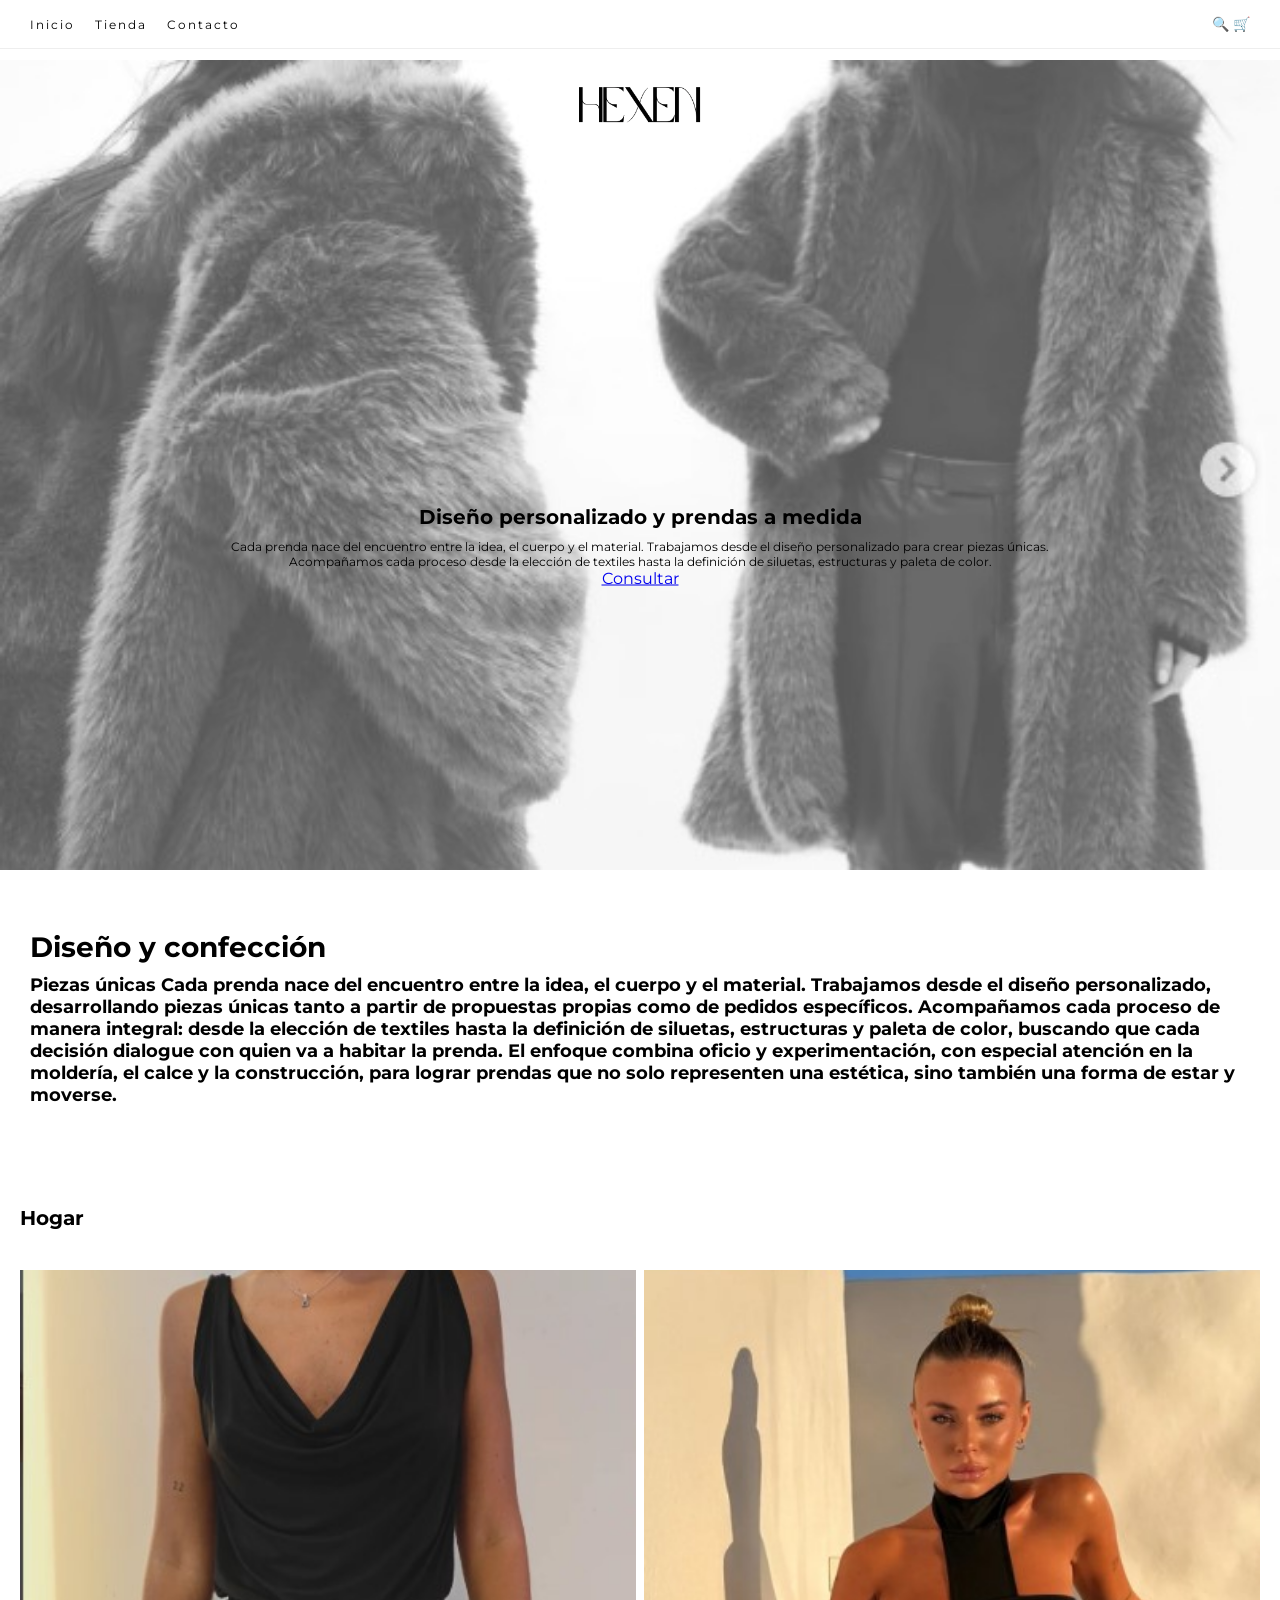
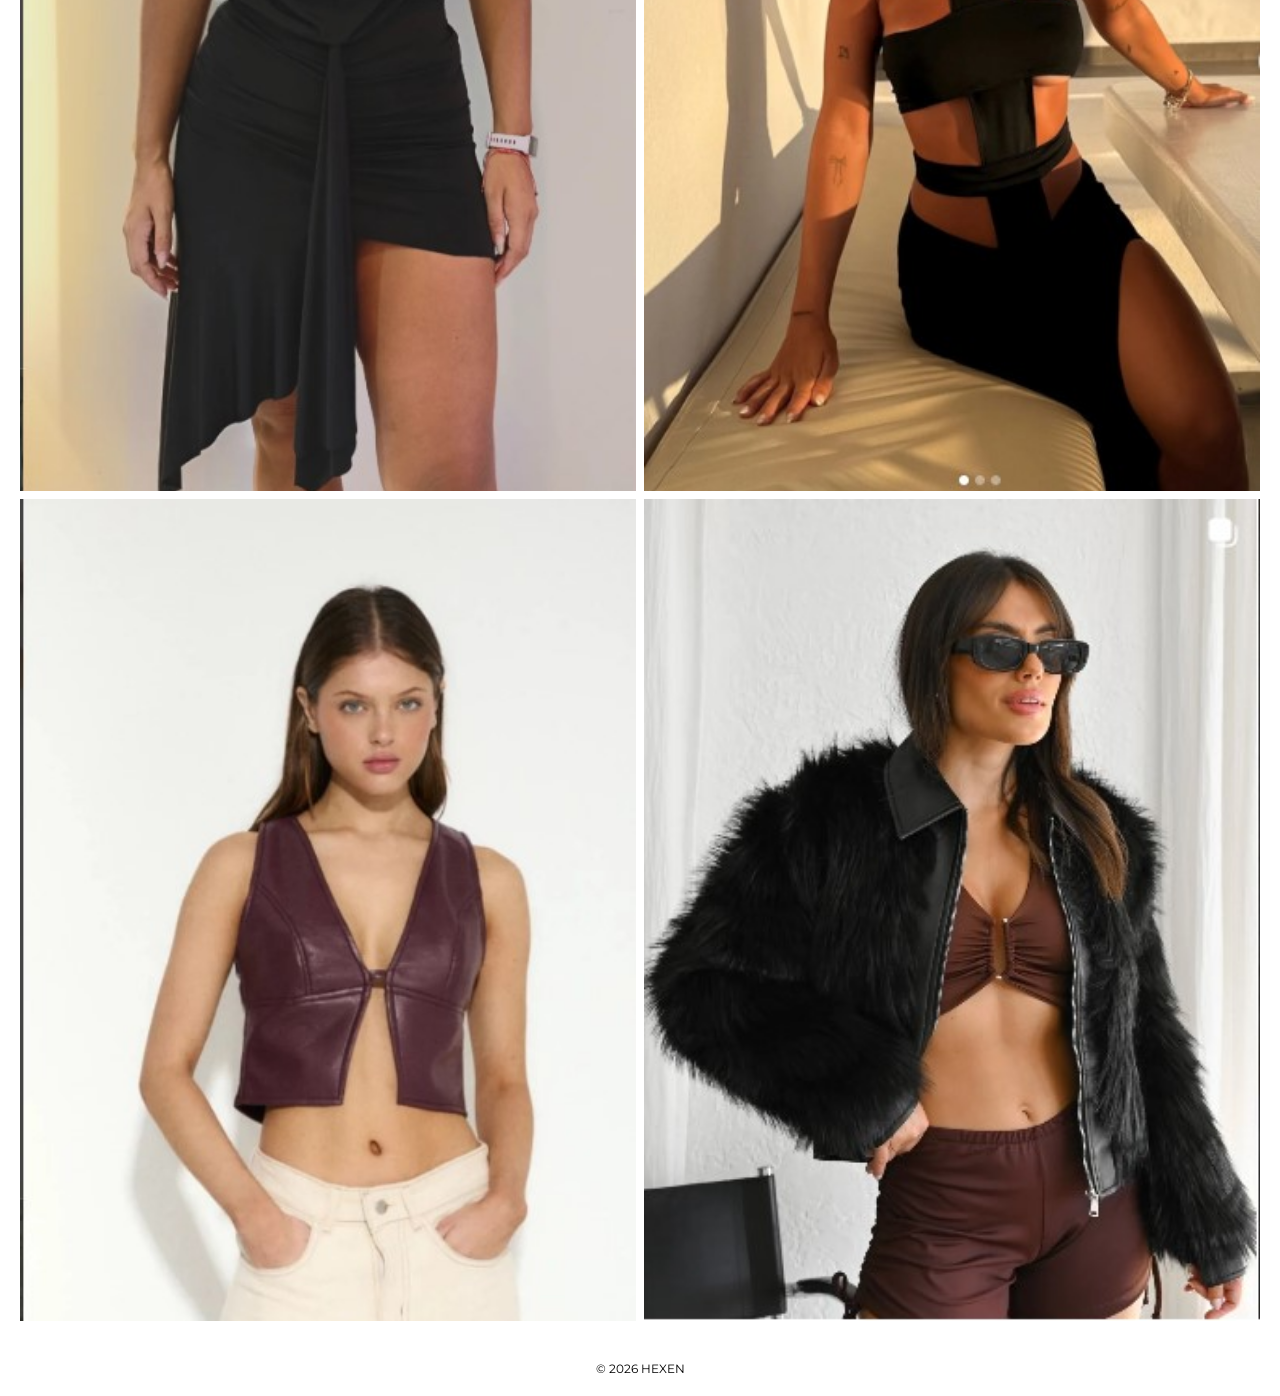
==== index.html @ 58da1e82 "textos inicio" ====
<!DOCTYPE html>
<html lang="es">
<head>
<meta charset="UTF-8">
<meta name="viewport" content="width=device-width, initial-scale=1.0">
<title>Diseño de vestidos a medida en La Plata | HEXEN</title>

<meta name="description" content="HEXEN: diseño y confección de vestidos y prendas a medida en La Plata. Diseño personalizado, piezas únicas, selección de textiles y asesoramiento.">

<meta name="keywords" content="vestidos a medida en La Plata, diseño de vestidos, ropa personalizada, prendas a medida, diseño de indumentaria, alta costura La Plata">

<meta name="author" content="HEXEN">

<meta name="robots" content="index, follow">

<link rel="canonical" href="https://fcdesignsweb.github.io/hexentienda/">

<meta name="google-site-verification" content="HepWFKB_cfxfK0CGVBFoT5Saq5oJMiuYzI3hBHL9ekg">

<link href="https://fonts.googleapis.com/css2?family=Montserrat:wght@300;400;500&display=swap" rel="stylesheet">
<link rel="stylesheet" href="styles.css">
</head>

<body>

<nav class="navbar">
  <div class="nav-left">
    <a href="index.html">Inicio</a>
    <a href="tienda.html">Tienda</a>
    <a href="contacto.html">Contacto</a>
  </div>
  <div class="nav-right">
    🔍 🛒
  </div>
</nav>

<section class="hero">

  <img src="portada.jpg" class="hero-img" alt="Diseño de indumentaria personalizada HEXEN en La Plata">

  <img src="logo.png" class="logo-home" alt="Logo HEXEN">

  <div class="hero-texto">

    <h1>Diseño personalizado y prendas a medida</h1>

    <p class="descripcion">
      Cada prenda nace del encuentro entre la idea, el cuerpo y el material.
      Trabajamos desde el diseño personalizado para crear piezas únicas.
    </p>

    <p class="descripcion">
      Acompañamos cada proceso desde la elección de textiles hasta la definición
      de siluetas, estructuras y paleta de color.
    </p>

    <a href="https://wa.me/5492216176827?text=Hola%20vi%20la%20pagina%20de%20HEXEN%20y%20quiero%20consultar%20por%20un%20diseño%20a%20medida"
       class="btn">
      <i class="fa-brands fa-whatsapp"></i> Consultar
    </a>

  </div>

</section>

<section class="intro">
  <h2>Diseño y confección</h2>
  <h3>Piezas únicas Cada prenda nace del encuentro entre la idea, el cuerpo y el material. Trabajamos desde el diseño personalizado, desarrollando piezas únicas tanto a partir de propuestas propias como de pedidos específicos.

Acompañamos cada proceso de manera integral: desde la elección de textiles hasta la definición de siluetas, estructuras y paleta de color, buscando que cada decisión dialogue con quien va a habitar la prenda.

El enfoque combina oficio y experimentación, con especial atención en la moldería, el calce y la construcción, para lograr prendas que no solo representen una estética, sino también una forma de estar y moverse.</h3>
</section>

<section>
  <h2 class="titulo">Hogar</h2>

  <div class="grid">
    <div class="card"><img src="hogar/hogar1.jpg"></div>
    <div class="card"><img src="hogar/hogar3.jpg"></div>
    <div class="card"><img src="hogar/hogar4.jpg"></div>
    <div class="card"><img src="hogar/hogar5.jpg"></div>
  </div>
</section>

<footer>© 2026 HEXEN</footer>

</body>
</html>
---- styles.css ----
/* RESET */
* {
  margin: 0;
  padding: 0;
  box-sizing: border-box;
}

body {
  font-family: 'Montserrat', Arial, sans-serif;
  background: white;
  color: black;
}

/* NAVBAR PRO */
.navbar {
  display: flex;
  justify-content: space-between;
  align-items: center;
  padding: 15px 30px;
  position: fixed;
  width: 100%;
  top: 0;
  background: white;
  z-index: 1000;
  border-bottom: 1px solid #eee;
}

.nav-left {
  display: flex;
  gap: 20px;
}

.nav-left a {
  text-decoration: none;
  color: black;
  font-size: 12px;
  letter-spacing: 2px;
}

.nav-right {
  display: flex;
  gap: 15px;
  font-size: 14px;
}

/* HERO */
.hero {
  position: relative;
  height: 90vh;
  margin-top: 60px;
}

.hero-img {
  width: 100%;
  height: 100%;
  object-fit: cover;
}

.hero::before {
  content: "";
  position: absolute;
  inset: 0;
  background: rgba(255,255,255,0.3);
}

.logo-home {
  position: absolute;
  top: 20px;
  left: 50%;
  transform: translateX(-50%);
  height: 50px;
  z-index: 3;
}

.hero-texto {
  position: absolute;
  top: 60%;
  left: 50%;
  transform: translate(-50%, -50%);
  text-align: center;
  z-index: 2;
  width: 80%;
}

.hero-texto h1 {
  font-size: 20px;
  margin-bottom: 10px;
}

.hero-texto li,
.descripcion {
  font-size: 12px;
}

/* INTRO */
.intro {
  padding: 60px 30px;
}

.intro h2 {
  font-size: 28px;
  margin-bottom: 10px;
}

.intro h3 {
  font-size: 18px;
  margin-bottom: 20px;
}

/* GRID PRO TIENDA */
.grid {
  display: grid;
  grid-template-columns: repeat(2, 1fr);
  gap: 8px;
  padding: 20px;
}

.card {
  aspect-ratio: 3/4;
  overflow: hidden;
  position: relative;
  cursor: pointer;
}

.card img {
  width: 100%;
  height: 100%;
  object-fit: cover;
  transition: transform 0.4s ease;
}

.card:hover img {
  transform: scale(1.05);
}

/* INFO PRODUCTO */
.card-info {
  position: absolute;
  bottom: 0;
  width: 100%;
  background: rgba(255,255,255,0.8);
  padding: 5px;
  font-size: 11px;
  text-align: center;
}

/* TITULOS */
.titulo {
  padding: 20px;
  font-size: 20px;
}

.subtitulo {
  padding: 0 20px;
  margin-top: 20px;
}

/* CONTACTO */
.contacto-hero {
  padding: 100px 20px 30px;
}

.contacto-box {
  padding: 20px;
}

.formulario {
  display: flex;
  flex-direction: column;
  gap: 10px;
  margin-top: 20px;
}

.formulario input,
.formulario textarea {
  padding: 10px;
  border: 1px solid #ccc;
}

button {
  padding: 10px;
  background: black;
  color: white;
  border: none;
}

/* FOOTER */
footer {
  text-align: center;
  padding: 20px;
  font-size: 12px;
}

/* MOBILE */
@media (max-width: 768px) {

  .nav-left a {
    font-size: 10px;
  }

  .hero {
    height: 60vh;
  }

  .grid {
    gap: 6px;
    padding: 10px;
  }

}
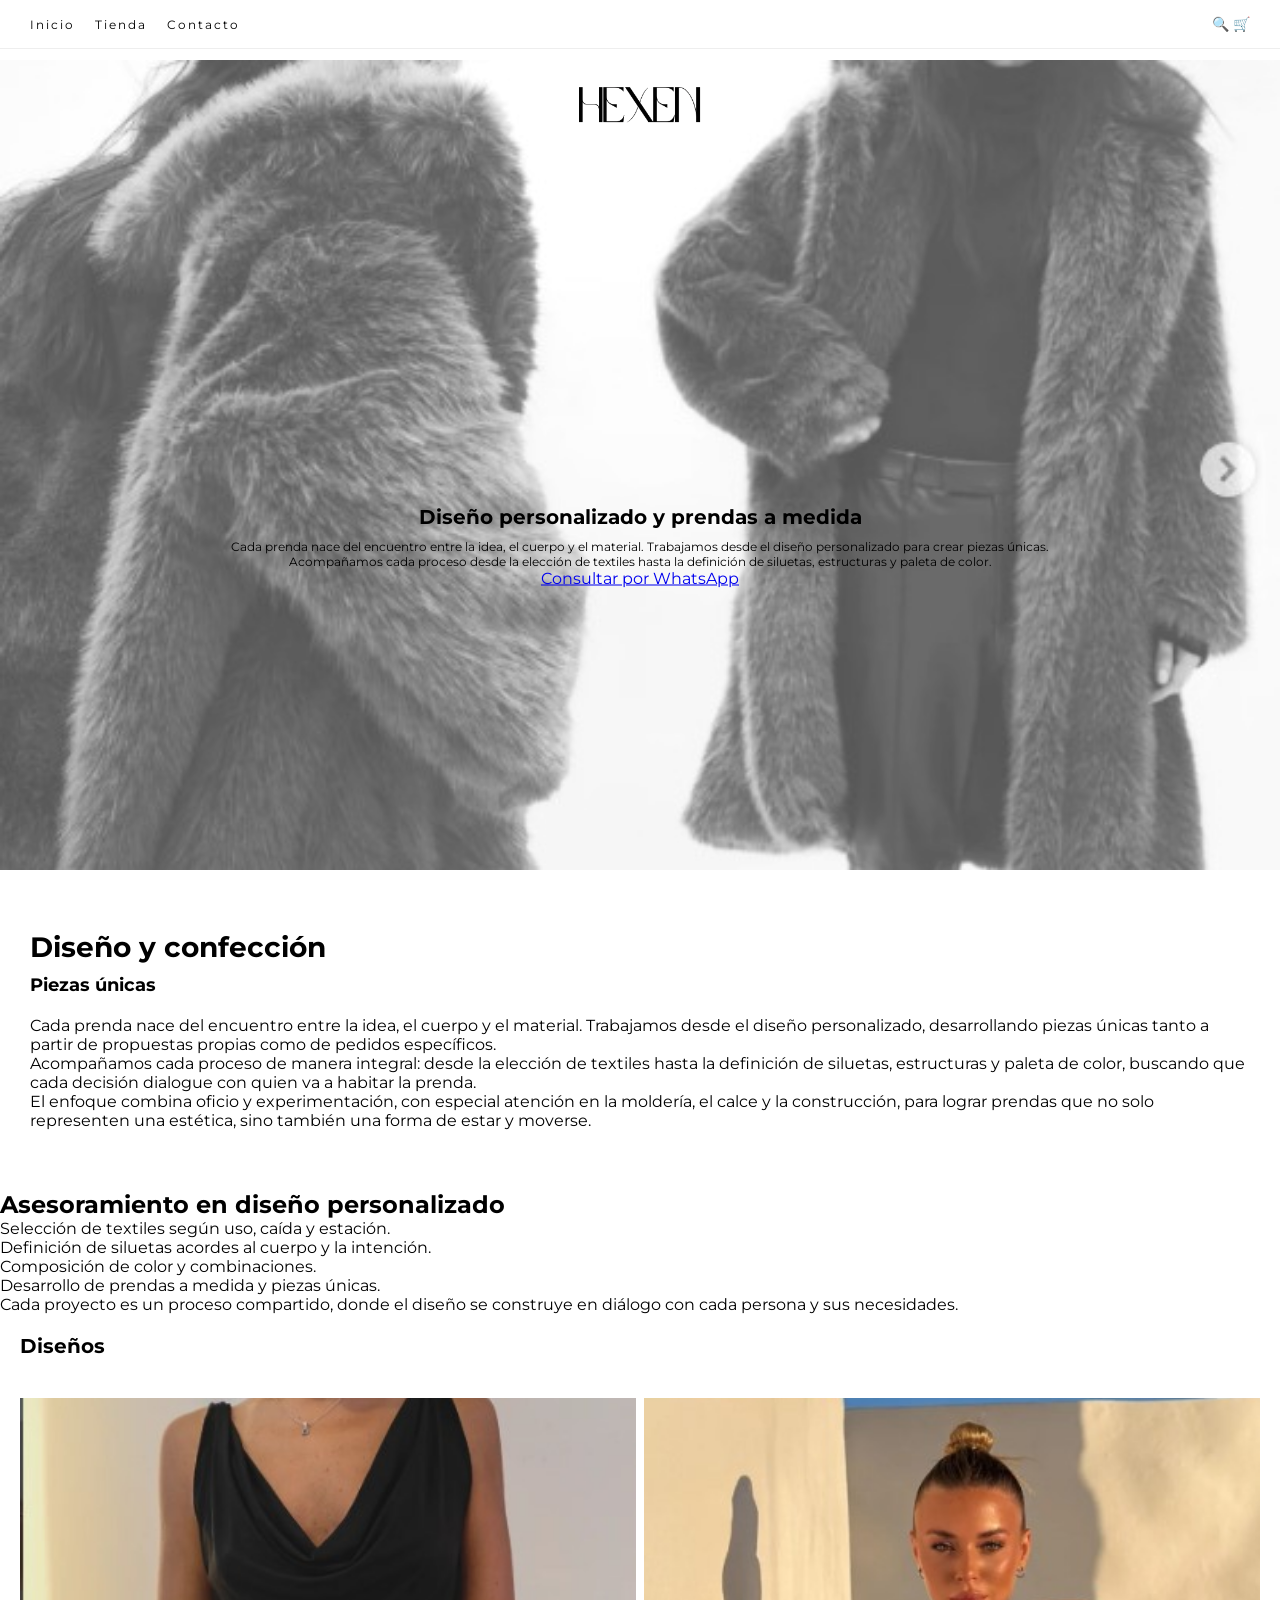
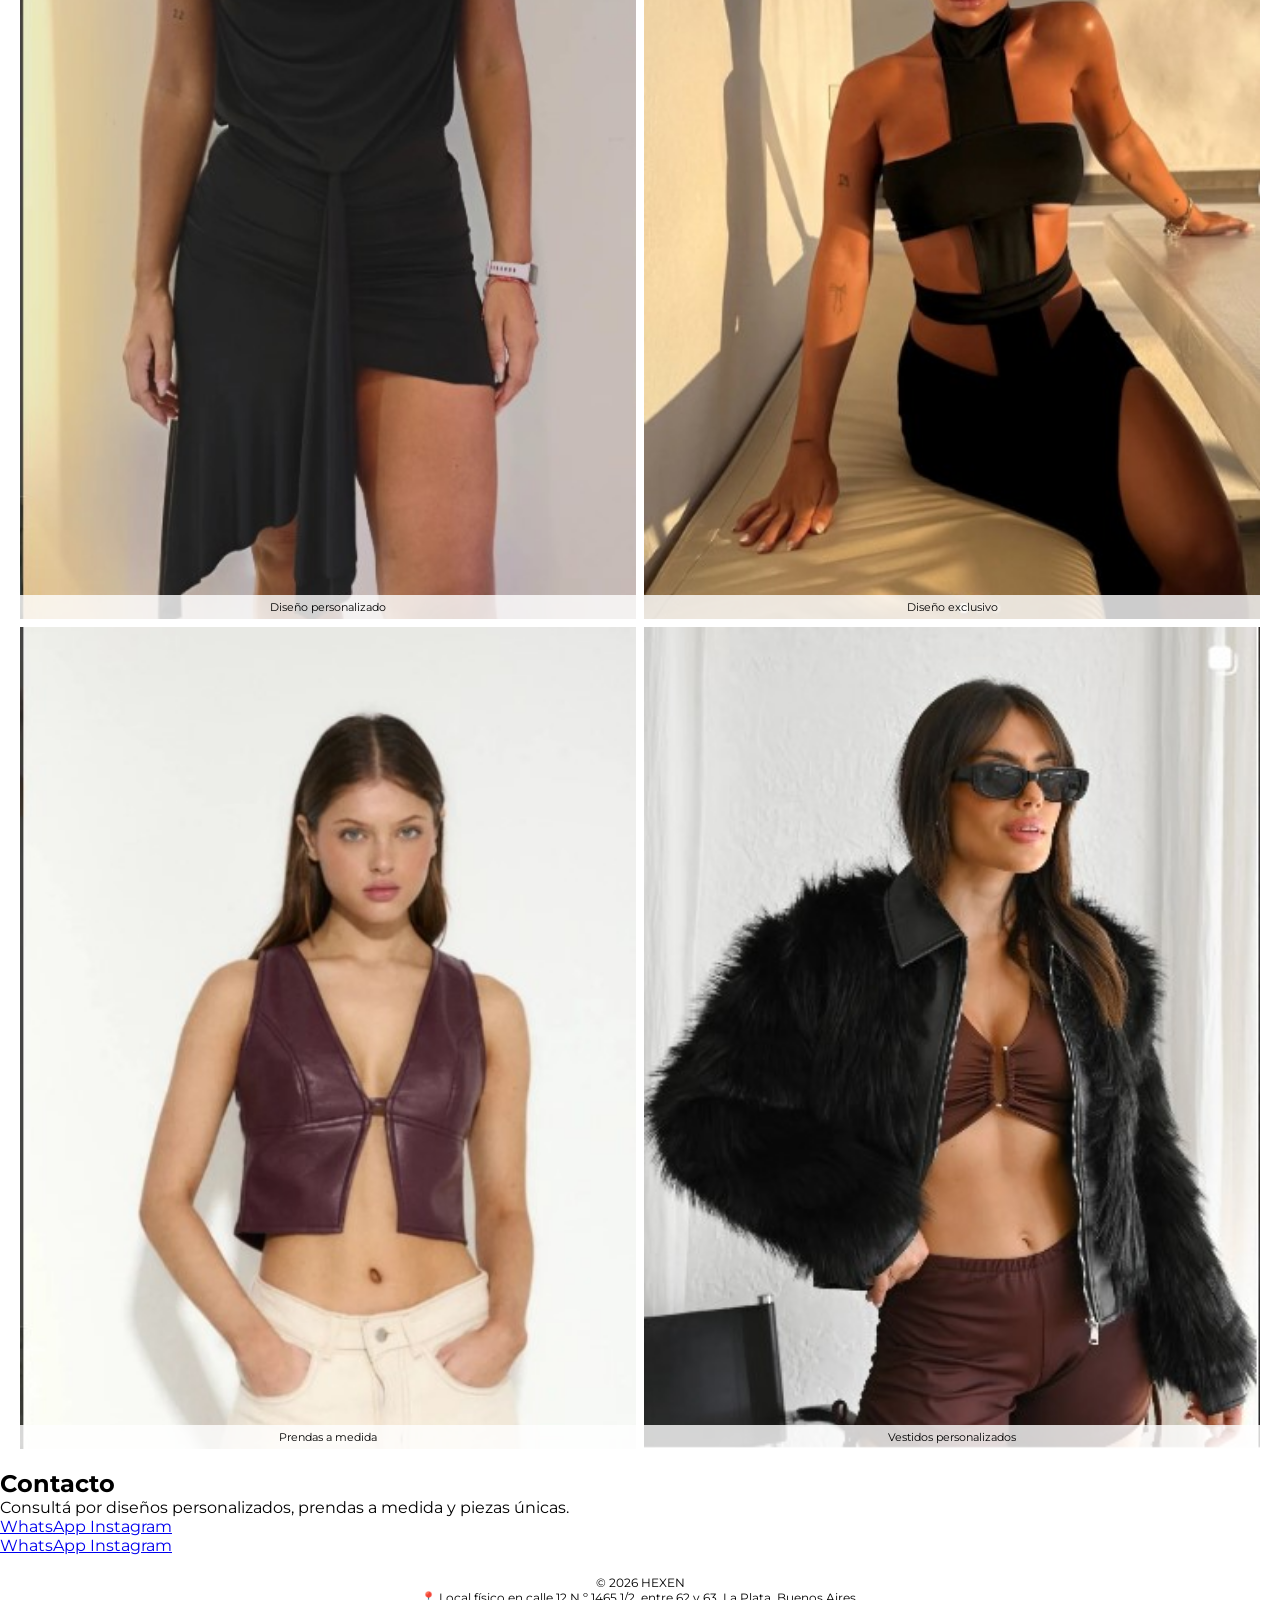
==== commit 1784165e: "cambios index" ====
--- a/index.html
+++ b/index.html
@@ -1,89 +1,346 @@
 <!DOCTYPE html>
 <html lang="es">
+
 <head>
-<meta charset="UTF-8">
-<meta name="viewport" content="width=device-width, initial-scale=1.0">
-<title>Diseño de vestidos a medida en La Plata | HEXEN</title>
-
-<meta name="description" content="HEXEN: diseño y confección de vestidos y prendas a medida en La Plata. Diseño personalizado, piezas únicas, selección de textiles y asesoramiento.">
-
-<meta name="keywords" content="vestidos a medida en La Plata, diseño de vestidos, ropa personalizada, prendas a medida, diseño de indumentaria, alta costura La Plata">
-
-<meta name="author" content="HEXEN">
-
-<meta name="robots" content="index, follow">
-
-<link rel="canonical" href="https://fcdesignsweb.github.io/hexentienda/">
-
-<meta name="google-site-verification" content="HepWFKB_cfxfK0CGVBFoT5Saq5oJMiuYzI3hBHL9ekg">
-
-<link href="https://fonts.googleapis.com/css2?family=Montserrat:wght@300;400;500&display=swap" rel="stylesheet">
-<link rel="stylesheet" href="styles.css">
+
+  <meta charset="UTF-8">
+  <meta name="viewport" content="width=device-width, initial-scale=1.0">
+
+  <!-- SEO -->
+  <title>Diseño de vestidos a medida en La Plata | HEXEN</title>
+
+  <meta name="description" content="HEXEN: diseño y confección de vestidos y prendas a medida en La Plata. Diseño personalizado, piezas únicas, selección de textiles y asesoramiento.">
+
+  <meta name="keywords" content="vestidos a medida en La Plata, diseño de vestidos, ropa personalizada, prendas a medida, diseño de indumentaria, alta costura La Plata">
+
+  <meta name="author" content="HEXEN">
+
+  <meta name="robots" content="index, follow">
+
+  <link rel="canonical" href="https://fcdesignsweb.github.io/hexentienda/">
+
+  <!-- Google Search Console -->
+  <meta name="google-site-verification" content="HepWFKB_cfxfK0CGVBFoT5Saq5oJMiuYzI3hBHL9ekg">
+
+  <!-- Open Graph para compartir en redes sociales -->
+  <meta property="og:title" content="Diseño de vestidos a medida en La Plata | HEXEN">
+
+  <meta property="og:description" content="Diseño y confección de prendas personalizadas y piezas únicas a medida en La Plata.">
+
+  <meta property="og:type" content="website">
+
+  <meta property="og:url" content="https://fcdesignsweb.github.io/hexentienda/">
+
+  <meta property="og:image" content="https://fcdesignsweb.github.io/hexentienda/portada.jpg">
+
+  <!-- Tipografías -->
+  <link href="https://fonts.googleapis.com/css2?family=Montserrat:wght@300;400;500&display=swap" rel="stylesheet">
+
+  <!-- Estilos -->
+  <link rel="stylesheet" href="styles.css">
+
 </head>
 
+
 <body>
 
-<nav class="navbar">
-  <div class="nav-left">
-    <a href="index.html">Inicio</a>
-    <a href="tienda.html">Tienda</a>
-    <a href="contacto.html">Contacto</a>
-  </div>
-  <div class="nav-right">
-    🔍 🛒
-  </div>
-</nav>
-
-<section class="hero">
-
-  <img src="portada.jpg" class="hero-img" alt="Diseño de indumentaria personalizada HEXEN en La Plata">
-
-  <img src="logo.png" class="logo-home" alt="Logo HEXEN">
-
-  <div class="hero-texto">
-
-    <h1>Diseño personalizado y prendas a medida</h1>
-
-    <p class="descripcion">
+  <!-- NAVEGACIÓN -->
+
+  <nav class="navbar">
+
+    <div class="nav-left">
+
+      <a href="index.html">Inicio</a>
+
+      <a href="tienda.html">Tienda</a>
+
+      <a href="contacto.html">Contacto</a>
+
+    </div>
+
+    <div class="nav-right">
+
+      🔍 🛒
+
+    </div>
+
+  </nav>
+
+
+  <!-- HERO -->
+
+  <section class="hero">
+
+    <img 
+      src="portada.jpg" 
+      class="hero-img" 
+      alt="Diseño de indumentaria personalizada y prendas a medida HEXEN en La Plata"
+    >
+
+    <img 
+      src="logo.png" 
+      class="logo-home" 
+      alt="Logo HEXEN"
+    >
+
+
+    <div class="hero-texto">
+
+      <h1>Diseño personalizado y prendas a medida</h1>
+
+      <p class="descripcion">
+
+        Cada prenda nace del encuentro entre la idea, el cuerpo y el material.
+        Trabajamos desde el diseño personalizado para crear piezas únicas.
+
+      </p>
+
+
+      <p class="descripcion">
+
+        Acompañamos cada proceso desde la elección de textiles hasta la definición
+        de siluetas, estructuras y paleta de color.
+
+      </p>
+
+
+      <a 
+        href="https://wa.me/5492216176827?text=Hola%20vi%20la%20pagina%20de%20HEXEN%20y%20quiero%20consultar%20por%20un%20diseño%20a%20medida"
+        class="btn"
+      >
+
+        Consultar por WhatsApp
+
+      </a>
+
+    </div>
+
+  </section>
+
+
+  <!-- DISEÑO Y CONFECCIÓN -->
+
+  <section class="intro">
+
+    <h2>Diseño y confección</h2>
+
+    <h3>Piezas únicas</h3>
+
+    <p>
+
       Cada prenda nace del encuentro entre la idea, el cuerpo y el material.
-      Trabajamos desde el diseño personalizado para crear piezas únicas.
-    </p>
-
-    <p class="descripcion">
-      Acompañamos cada proceso desde la elección de textiles hasta la definición
-      de siluetas, estructuras y paleta de color.
-    </p>
-
-    <a href="https://wa.me/5492216176827?text=Hola%20vi%20la%20pagina%20de%20HEXEN%20y%20quiero%20consultar%20por%20un%20diseño%20a%20medida"
-       class="btn">
-      <i class="fa-brands fa-whatsapp"></i> Consultar
+      Trabajamos desde el diseño personalizado, desarrollando piezas únicas
+      tanto a partir de propuestas propias como de pedidos específicos.
+
+    </p>
+
+
+    <p>
+
+      Acompañamos cada proceso de manera integral: desde la elección de textiles
+      hasta la definición de siluetas, estructuras y paleta de color, buscando
+      que cada decisión dialogue con quien va a habitar la prenda.
+
+    </p>
+
+
+    <p>
+
+      El enfoque combina oficio y experimentación, con especial atención en la
+      moldería, el calce y la construcción, para lograr prendas que no solo
+      representen una estética, sino también una forma de estar y moverse.
+
+    </p>
+
+  </section>
+
+
+  <!-- ASESORAMIENTO -->
+
+  <section class="about" id="about">
+
+    <h2>Asesoramiento en diseño personalizado</h2>
+
+    <ul>
+
+      <li>Selección de textiles según uso, caída y estación.</li>
+
+      <li>Definición de siluetas acordes al cuerpo y la intención.</li>
+
+      <li>Composición de color y combinaciones.</li>
+
+      <li>Desarrollo de prendas a medida y piezas únicas.</li>
+
+    </ul>
+
+
+    <p>
+
+      Cada proyecto es un proceso compartido, donde el diseño se construye
+      en diálogo con cada persona y sus necesidades.
+
+    </p>
+
+  </section>
+
+
+  <!-- DISEÑOS -->
+
+  <section class="portfolio" id="portfolio">
+
+    <h2 class="titulo">Diseños</h2>
+
+    <div class="grid">
+
+
+      <div class="card">
+
+        <img 
+          src="hogar/hogar1.jpg"
+          alt="Diseño de indumentaria personalizada HEXEN"
+        >
+
+        <div class="card-info">
+
+          Diseño personalizado
+
+        </div>
+
+      </div>
+
+
+      <div class="card">
+
+        <img 
+          src="hogar/hogar3.jpg"
+          alt="Prenda de diseño exclusivo HEXEN"
+        >
+
+        <div class="card-info">
+
+          Diseño exclusivo
+
+        </div>
+
+      </div>
+
+
+      <div class="card">
+
+        <img 
+          src="hogar/hogar4.jpg"
+          alt="Prenda confeccionada a medida HEXEN"
+        >
+
+        <div class="card-info">
+
+          Prendas a medida
+
+        </div>
+
+      </div>
+
+
+      <div class="card">
+
+        <img 
+          src="hogar/hogar5.jpg"
+          alt="Diseño de vestido personalizado HEXEN en La Plata"
+        >
+
+        <div class="card-info">
+
+          Vestidos personalizados
+
+        </div>
+
+      </div>
+
+
+    </div>
+
+  </section>
+
+
+  <!-- CONTACTO -->
+
+  <section class="contacto" id="contacto">
+
+    <h2>Contacto</h2>
+
+    <p>
+
+      Consultá por diseños personalizados, prendas a medida y piezas únicas.
+
+    </p>
+
+
+    <a 
+      href="https://wa.me/5492216176827?text=Hola%20vi%20la%20pagina%20de%20HEXEN%20y%20quiero%20hacer%20una%20consulta"
+      class="btn"
+    >
+
+      WhatsApp
+
     </a>
 
-  </div>
-
-</section>
-
-<section class="intro">
-  <h2>Diseño y confección</h2>
-  <h3>Piezas únicas Cada prenda nace del encuentro entre la idea, el cuerpo y el material. Trabajamos desde el diseño personalizado, desarrollando piezas únicas tanto a partir de propuestas propias como de pedidos específicos.
-
-Acompañamos cada proceso de manera integral: desde la elección de textiles hasta la definición de siluetas, estructuras y paleta de color, buscando que cada decisión dialogue con quien va a habitar la prenda.
-
-El enfoque combina oficio y experimentación, con especial atención en la moldería, el calce y la construcción, para lograr prendas que no solo representen una estética, sino también una forma de estar y moverse.</h3>
-</section>
-
-<section>
-  <h2 class="titulo">Hogar</h2>
-
-  <div class="grid">
-    <div class="card"><img src="hogar/hogar1.jpg"></div>
-    <div class="card"><img src="hogar/hogar3.jpg"></div>
-    <div class="card"><img src="hogar/hogar4.jpg"></div>
-    <div class="card"><img src="hogar/hogar5.jpg"></div>
-  </div>
-</section>
-
-<footer>© 2026 HEXEN</footer>
+
+    <a 
+      href="https://www.instagram.com/hexentienda"
+      class="btn"
+      target="_blank"
+      rel="noopener"
+    >
+
+      Instagram
+
+    </a>
+
+  </section>
+
+
+  <!-- BOTÓN FLOTANTE WHATSAPP -->
+
+  <a 
+    href="https://wa.me/5492216176827"
+    class="whatsapp-float"
+    aria-label="Contactar a HEXEN por WhatsApp"
+  >
+
+    WhatsApp
+
+  </a>
+
+
+  <!-- BOTÓN FLOTANTE INSTAGRAM -->
+
+  <a 
+    href="https://www.instagram.com/hexentienda"
+    class="instagram-float"
+    target="_blank"
+    rel="noopener"
+    aria-label="Visitar Instagram de HEXEN"
+  >
+
+    Instagram
+
+  </a>
+
+
+  <!-- FOOTER -->
+
+  <footer class="footer">
+
+    <p>© 2026 HEXEN</p>
+
+    <p>
+      📍 Local físico en calle 12 N.º 1465 1/2,
+      entre 62 y 63, La Plata, Buenos Aires.
+    </p>
+
+  </footer>
+
 
 </body>
+
 </html>
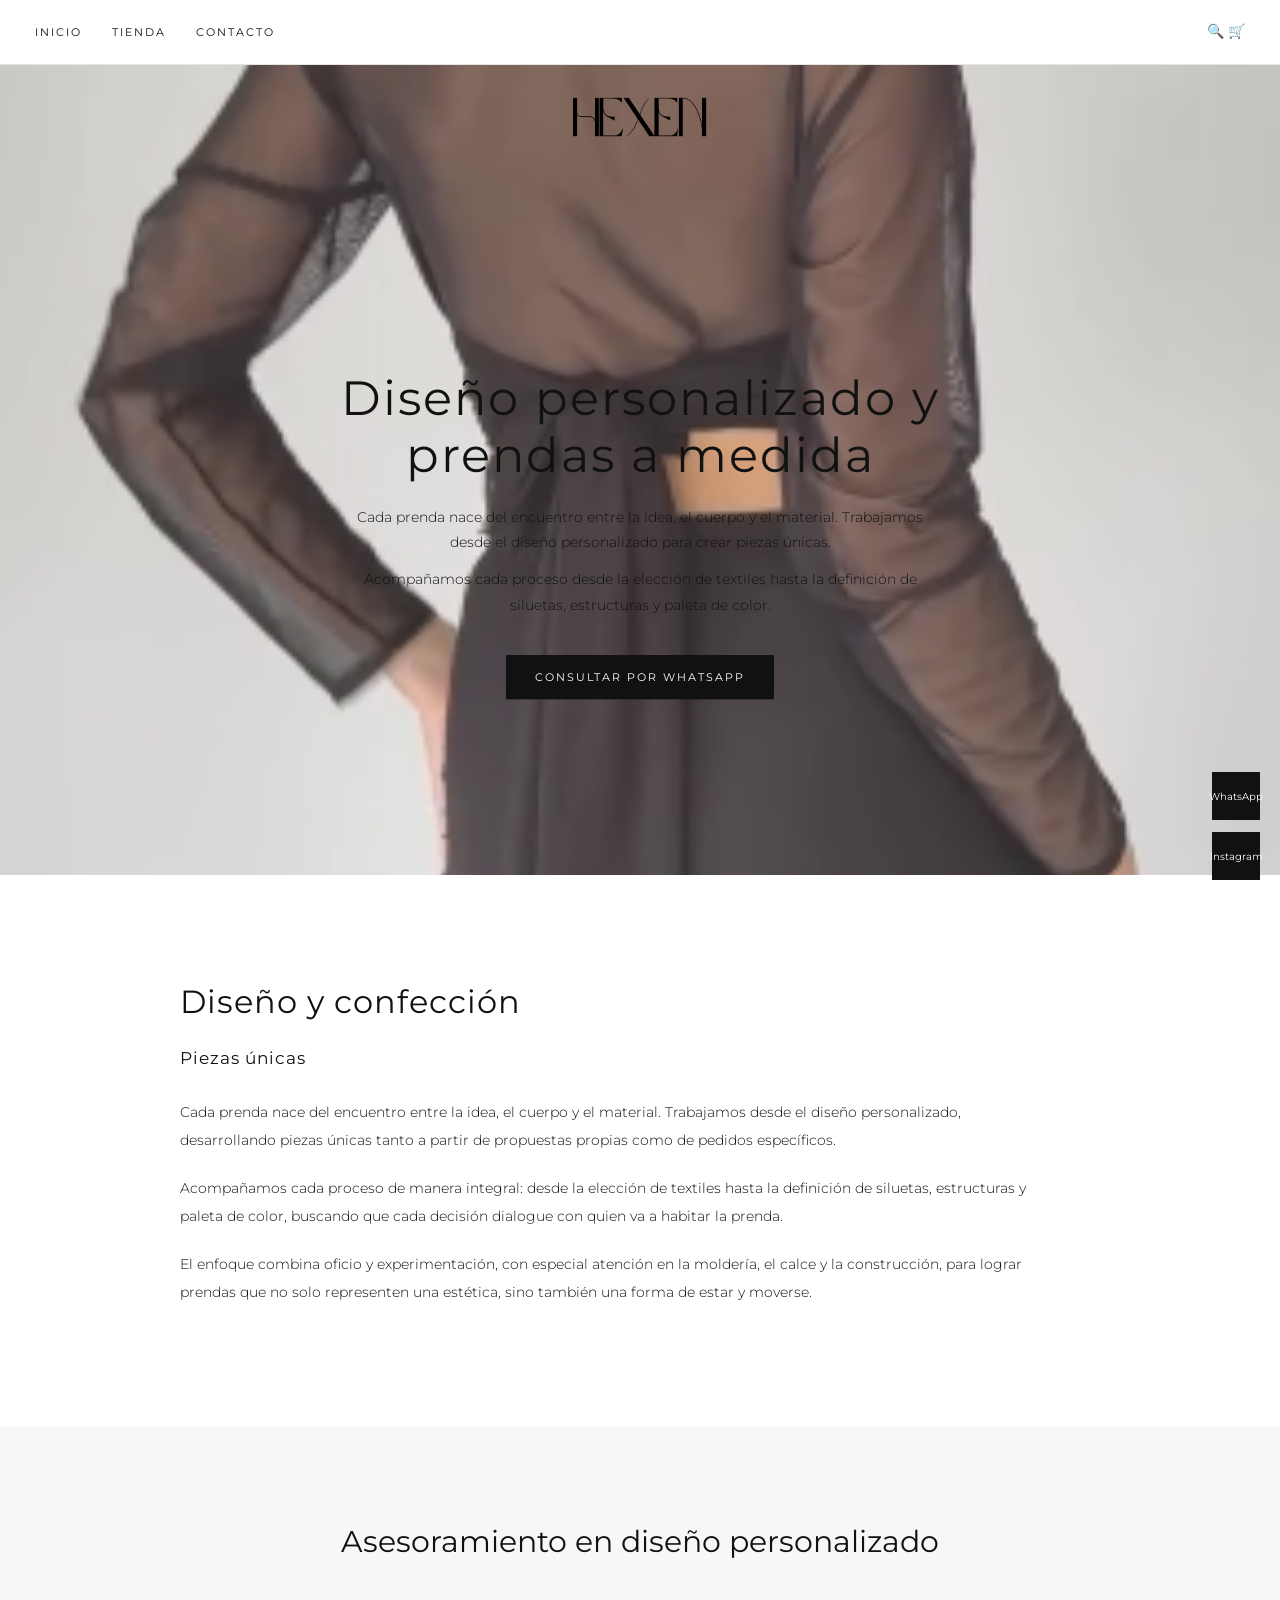
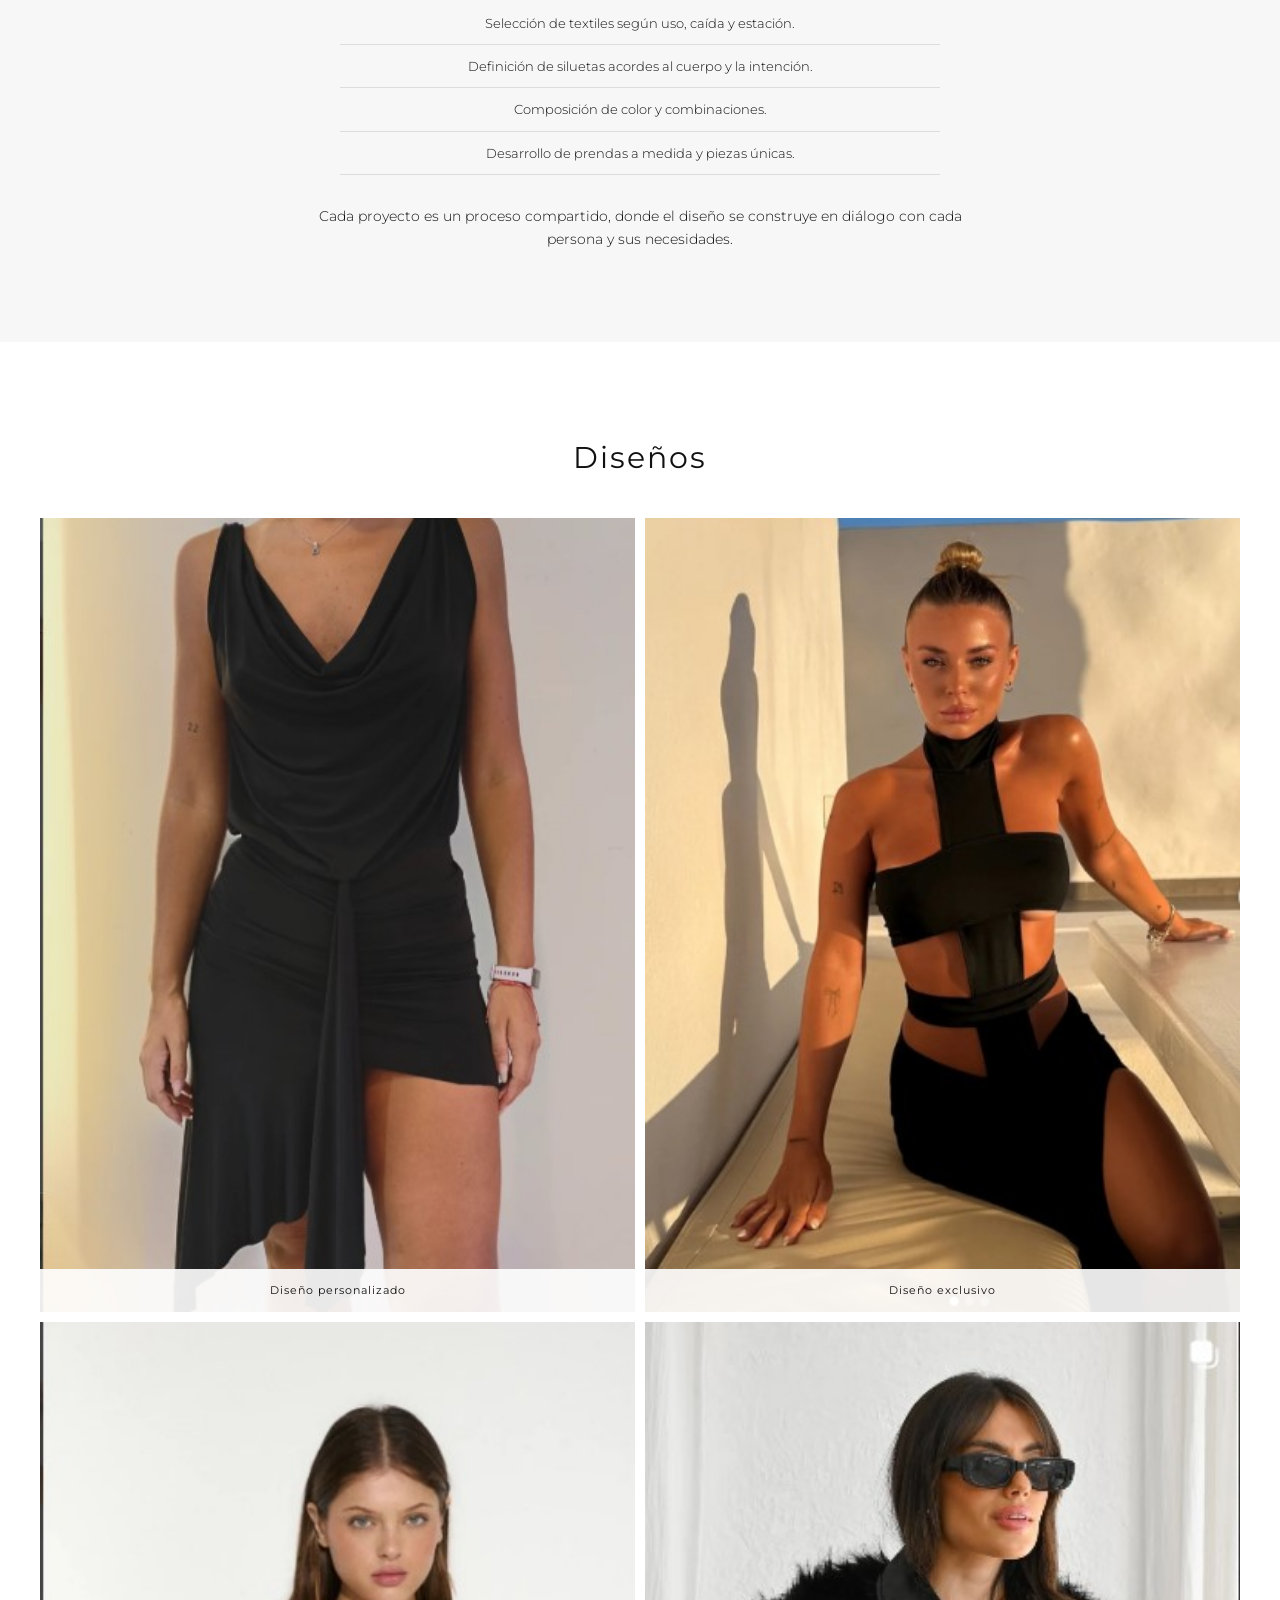
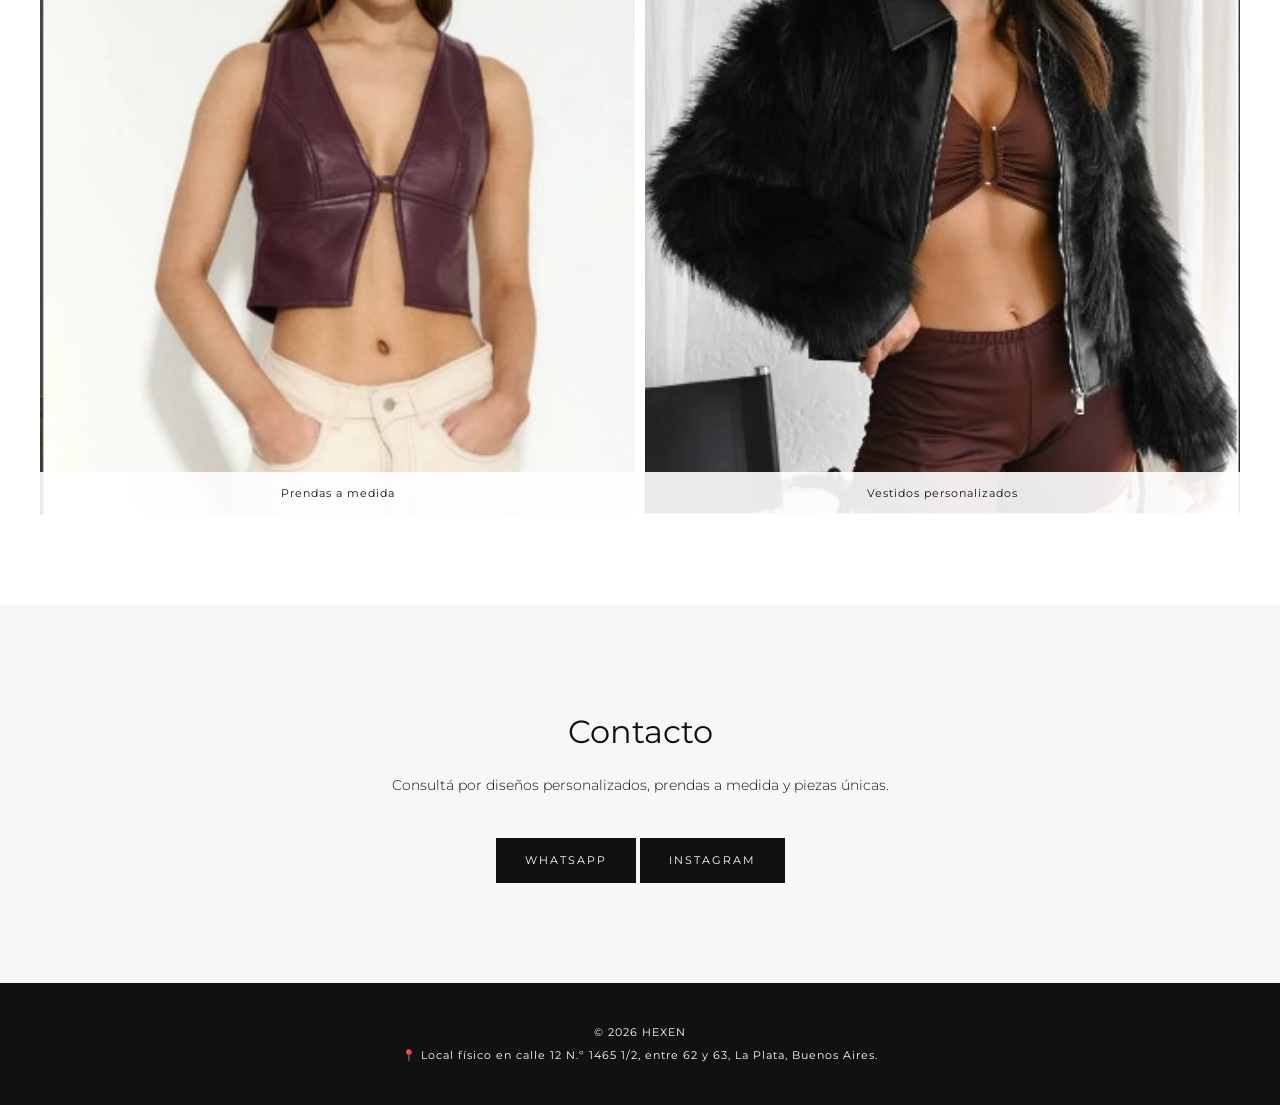
==== commit f31f0e22: "cambios en portada" ====
--- a/index.html
+++ b/index.html
@@ -72,7 +72,8 @@
   <section class="hero">
 
     <img 
-      src="portada.jpg" 
+      src="portadaa.png
+      " 
       class="hero-img" 
       alt="Diseño de indumentaria personalizada y prendas a medida HEXEN en La Plata"
     >
--- a/styles.css
+++ b/styles.css
@@ -1,210 +1,625 @@
-/* RESET */
+/* =========================
+   RESET
+========================= */
+
 * {
   margin: 0;
   padding: 0;
   box-sizing: border-box;
 }
 
+html {
+  scroll-behavior: smooth;
+}
+
 body {
   font-family: 'Montserrat', Arial, sans-serif;
-  background: white;
-  color: black;
-}
-
-/* NAVBAR PRO */
+  background: #fff;
+  color: #111;
+  line-height: 1.7;
+}
+
+
+/* =========================
+   NAVEGACIÓN
+========================= */
+
 .navbar {
+  position: fixed;
+  top: 0;
+  left: 0;
+  width: 100%;
+  height: 65px;
+
   display: flex;
   justify-content: space-between;
   align-items: center;
-  padding: 15px 30px;
-  position: fixed;
-  width: 100%;
-  top: 0;
-  background: white;
+
+  padding: 0 35px;
+
+  background: rgba(255, 255, 255, 0.96);
+  border-bottom: 1px solid #e5e5e5;
+
   z-index: 1000;
-  border-bottom: 1px solid #eee;
 }
 
 .nav-left {
   display: flex;
-  gap: 20px;
+  gap: 30px;
 }
 
 .nav-left a {
+  color: #111;
   text-decoration: none;
-  color: black;
-  font-size: 12px;
+
+  font-size: 11px;
+  font-weight: 400;
   letter-spacing: 2px;
+  text-transform: uppercase;
+
+  transition: opacity 0.3s ease;
+}
+
+.nav-left a:hover {
+  opacity: 0.5;
 }
 
 .nav-right {
   display: flex;
   gap: 15px;
+
   font-size: 14px;
 }
 
-/* HERO */
+
+/* =========================
+   HERO
+========================= */
+
 .hero {
   position: relative;
+
+  width: 100%;
   height: 90vh;
-  margin-top: 60px;
+
+  margin-top: 65px;
+
+  overflow: hidden;
 }
 
 .hero-img {
   width: 100%;
   height: 100%;
+
   object-fit: cover;
-}
+  display: block;
+}
+
+
+/* Capa blanca muy suave */
 
 .hero::before {
   content: "";
+
   position: absolute;
   inset: 0;
-  background: rgba(255,255,255,0.3);
-}
+
+  background: rgba(255, 255, 255, 0.18);
+
+  z-index: 1;
+}
+
+
+/* LOGO */
 
 .logo-home {
   position: absolute;
-  top: 20px;
+
+  top: 25px;
   left: 50%;
+
   transform: translateX(-50%);
-  height: 50px;
+
+  height: 55px;
+  width: auto;
+
+  object-fit: contain;
+
   z-index: 3;
 }
+
+
+/* TEXTO HERO */
 
 .hero-texto {
   position: absolute;
-  top: 60%;
+
+  top: 58%;
   left: 50%;
+
   transform: translate(-50%, -50%);
+
+  width: min(700px, 85%);
+
   text-align: center;
+
   z-index: 2;
-  width: 80%;
 }
 
 .hero-texto h1 {
-  font-size: 20px;
-  margin-bottom: 10px;
-}
-
-.hero-texto li,
+  margin-bottom: 20px;
+
+  font-size: clamp(26px, 4vw, 48px);
+
+  font-weight: 400;
+  letter-spacing: 2px;
+
+  line-height: 1.2;
+}
+
 .descripcion {
-  font-size: 12px;
-}
-
-/* INTRO */
+  margin: 12px auto;
+
+  max-width: 600px;
+
+  font-size: 14px;
+  font-weight: 300;
+
+  line-height: 1.8;
+}
+
+
+/* =========================
+   BOTONES
+========================= */
+
+.btn {
+  display: inline-block;
+
+  margin-top: 25px;
+
+  padding: 12px 28px;
+
+  background: #111;
+  color: #fff;
+
+  text-decoration: none;
+
+  font-size: 11px;
+  letter-spacing: 2px;
+  text-transform: uppercase;
+
+  border: 1px solid #111;
+
+  transition: all 0.3s ease;
+}
+
+.btn:hover {
+  background: #fff;
+  color: #111;
+}
+
+
+/* =========================
+   INTRO
+========================= */
+
 .intro {
-  padding: 60px 30px;
+  max-width: 1000px;
+
+  margin: 0 auto;
+
+  padding: 100px 40px;
 }
 
 .intro h2 {
-  font-size: 28px;
-  margin-bottom: 10px;
+  margin-bottom: 15px;
+
+  font-size: 32px;
+  font-weight: 400;
+  letter-spacing: 1px;
 }
 
 .intro h3 {
-  font-size: 18px;
+  margin-bottom: 25px;
+
+  font-size: 17px;
+  font-weight: 400;
+  letter-spacing: 1px;
+}
+
+.intro p {
+  max-width: 850px;
+
   margin-bottom: 20px;
-}
-
-/* GRID PRO TIENDA */
+
+  font-size: 14px;
+  font-weight: 300;
+
+  line-height: 2;
+}
+
+
+/* =========================
+   ASESORAMIENTO
+========================= */
+
+.about {
+  padding: 90px 40px;
+
+  background: #f7f7f7;
+
+  text-align: center;
+}
+
+.about h2 {
+  margin-bottom: 35px;
+
+  font-size: 30px;
+  font-weight: 400;
+}
+
+.about ul {
+  max-width: 600px;
+
+  margin: 0 auto 30px;
+
+  padding: 0;
+
+  list-style: none;
+}
+
+.about li {
+  padding: 10px 0;
+
+  border-bottom: 1px solid #ddd;
+
+  font-size: 13px;
+  font-weight: 300;
+}
+
+.about p {
+  max-width: 650px;
+
+  margin: 30px auto 0;
+
+  font-size: 14px;
+  font-weight: 300;
+}
+
+
+/* =========================
+   PORTFOLIO / DISEÑOS
+========================= */
+
+.portfolio {
+  padding: 90px 30px;
+}
+
+.titulo {
+  margin-bottom: 35px;
+
+  text-align: center;
+
+  font-size: 30px;
+  font-weight: 400;
+  letter-spacing: 2px;
+}
+
+
+/* GRID */
+
 .grid {
   display: grid;
+
   grid-template-columns: repeat(2, 1fr);
-  gap: 8px;
-  padding: 20px;
-}
+
+  gap: 10px;
+
+  max-width: 1200px;
+
+  margin: 0 auto;
+}
+
+
+/* TARJETAS */
 
 .card {
-  aspect-ratio: 3/4;
+  position: relative;
+
+  aspect-ratio: 3 / 4;
+
   overflow: hidden;
-  position: relative;
+
+  background: #f5f5f5;
+
   cursor: pointer;
 }
 
 .card img {
   width: 100%;
   height: 100%;
+
+  display: block;
+
   object-fit: cover;
-  transition: transform 0.4s ease;
+
+  transition: transform 0.6s ease;
 }
 
 .card:hover img {
-  transform: scale(1.05);
-}
-
-/* INFO PRODUCTO */
+  transform: scale(1.04);
+}
+
+
+/* NOMBRE DEL DISEÑO */
+
 .card-info {
   position: absolute;
+
   bottom: 0;
+  left: 0;
+
   width: 100%;
-  background: rgba(255,255,255,0.8);
-  padding: 5px;
+
+  padding: 12px;
+
+  background: rgba(255, 255, 255, 0.9);
+
+  color: #111;
+
+  text-align: center;
+
   font-size: 11px;
+
+  letter-spacing: 1px;
+}
+
+
+/* =========================
+   CONTACTO
+========================= */
+
+.contacto {
+  padding: 100px 30px;
+
   text-align: center;
-}
-
-/* TITULOS */
-.titulo {
-  padding: 20px;
-  font-size: 20px;
-}
-
-.subtitulo {
-  padding: 0 20px;
-  margin-top: 20px;
-}
-
-/* CONTACTO */
-.contacto-hero {
-  padding: 100px 20px 30px;
-}
-
-.contacto-box {
-  padding: 20px;
-}
-
-.formulario {
+
+  background: #f7f7f7;
+}
+
+.contacto h2 {
+  margin-bottom: 15px;
+
+  font-size: 32px;
+  font-weight: 400;
+}
+
+.contacto p {
+  margin-bottom: 15px;
+
+  font-size: 14px;
+  font-weight: 300;
+}
+
+
+/* =========================
+   BOTONES FLOTANTES
+========================= */
+
+.whatsapp-float,
+.instagram-float {
+  position: fixed;
+
+  right: 20px;
+
+  width: 48px;
+  height: 48px;
+
   display: flex;
-  flex-direction: column;
-  gap: 10px;
-  margin-top: 20px;
-}
-
-.formulario input,
-.formulario textarea {
-  padding: 10px;
-  border: 1px solid #ccc;
-}
-
-button {
-  padding: 10px;
-  background: black;
-  color: white;
-  border: none;
-}
-
-/* FOOTER */
-footer {
+
+  align-items: center;
+  justify-content: center;
+
+  background: #111;
+  color: #fff;
+
+  text-decoration: none;
+
+  font-size: 10px;
+
+  z-index: 999;
+
+  transition: all 0.3s ease;
+}
+
+.whatsapp-float {
+  bottom: 80px;
+}
+
+.instagram-float {
+  bottom: 20px;
+}
+
+.whatsapp-float:hover,
+.instagram-float:hover {
+  background: #555;
+}
+
+
+/* =========================
+   FOOTER
+========================= */
+
+.footer {
+  padding: 35px 20px;
+
+  background: #111;
+  color: #fff;
+
   text-align: center;
-  padding: 20px;
-  font-size: 12px;
-}
-
-/* MOBILE */
+
+  font-size: 11px;
+  letter-spacing: 1px;
+}
+
+.footer p {
+  margin: 5px 0;
+}
+
+
+/* =========================
+   RESPONSIVE / CELULAR
+========================= */
+
 @media (max-width: 768px) {
 
+  /* NAV */
+
+  .navbar {
+    height: 60px;
+
+    padding: 0 15px;
+  }
+
+  .nav-left {
+    gap: 12px;
+  }
+
   .nav-left a {
+    font-size: 9px;
+    letter-spacing: 1px;
+  }
+
+  .nav-right {
+    font-size: 12px;
+  }
+
+
+  /* HERO */
+
+  .hero {
+    height: 75vh;
+
+    margin-top: 60px;
+  }
+
+  .logo-home {
+    top: 20px;
+
+    height: 42px;
+  }
+
+  .hero-texto {
+    width: 88%;
+
+    top: 58%;
+  }
+
+  .hero-texto h1 {
+    font-size: 25px;
+
+    letter-spacing: 1px;
+  }
+
+  .descripcion {
+    font-size: 12px;
+
+    line-height: 1.7;
+  }
+
+
+  /* INTRO */
+
+  .intro {
+    padding: 70px 25px;
+  }
+
+  .intro h2 {
+    font-size: 26px;
+  }
+
+  .intro h3 {
+    font-size: 16px;
+  }
+
+  .intro p {
+    font-size: 13px;
+
+    line-height: 1.8;
+  }
+
+
+  /* ASESORAMIENTO */
+
+  .about {
+    padding: 70px 25px;
+  }
+
+  .about h2 {
+    font-size: 25px;
+  }
+
+
+  /* GALERÍA */
+
+  .portfolio {
+    padding: 70px 10px;
+  }
+
+  .titulo {
+    font-size: 25px;
+  }
+
+  .grid {
+    grid-template-columns: repeat(2, 1fr);
+
+    gap: 5px;
+  }
+
+  .card-info {
+    padding: 8px;
+
+    font-size: 9px;
+  }
+
+
+  /* CONTACTO */
+
+  .contacto {
+    padding: 70px 25px;
+  }
+
+  .contacto h2 {
+    font-size: 27px;
+  }
+
+
+  /* BOTONES FLOTANTES */
+
+  .whatsapp-float,
+  .instagram-float {
+    width: 42px;
+    height: 42px;
+
+    right: 15px;
+  }
+
+  .whatsapp-float {
+    bottom: 70px;
+  }
+
+  .instagram-float {
+    bottom: 15px;
+  }
+
+
+  /* FOOTER */
+
+  .footer {
+    padding: 30px 15px;
+
     font-size: 10px;
   }
 
-  .hero {
-    height: 60vh;
-  }
-
-  .grid {
-    gap: 6px;
-    padding: 10px;
-  }
-
 }
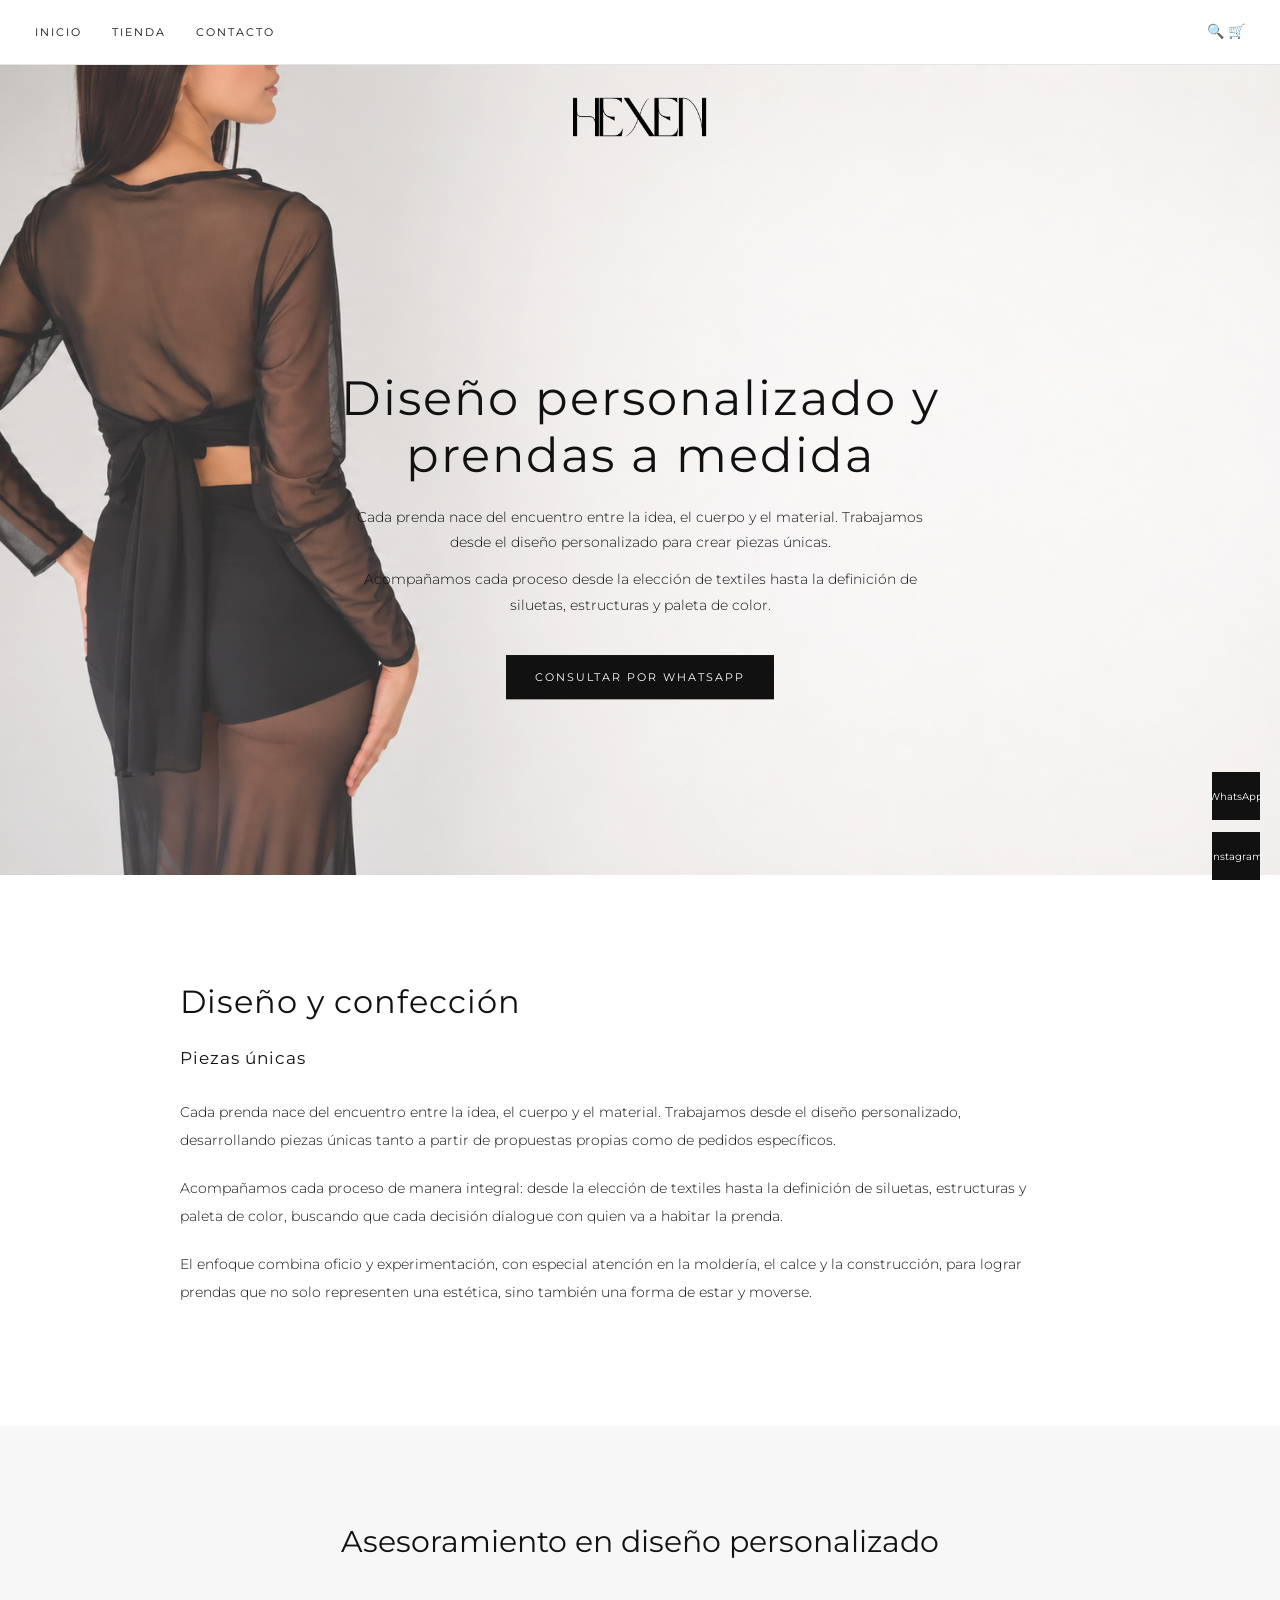
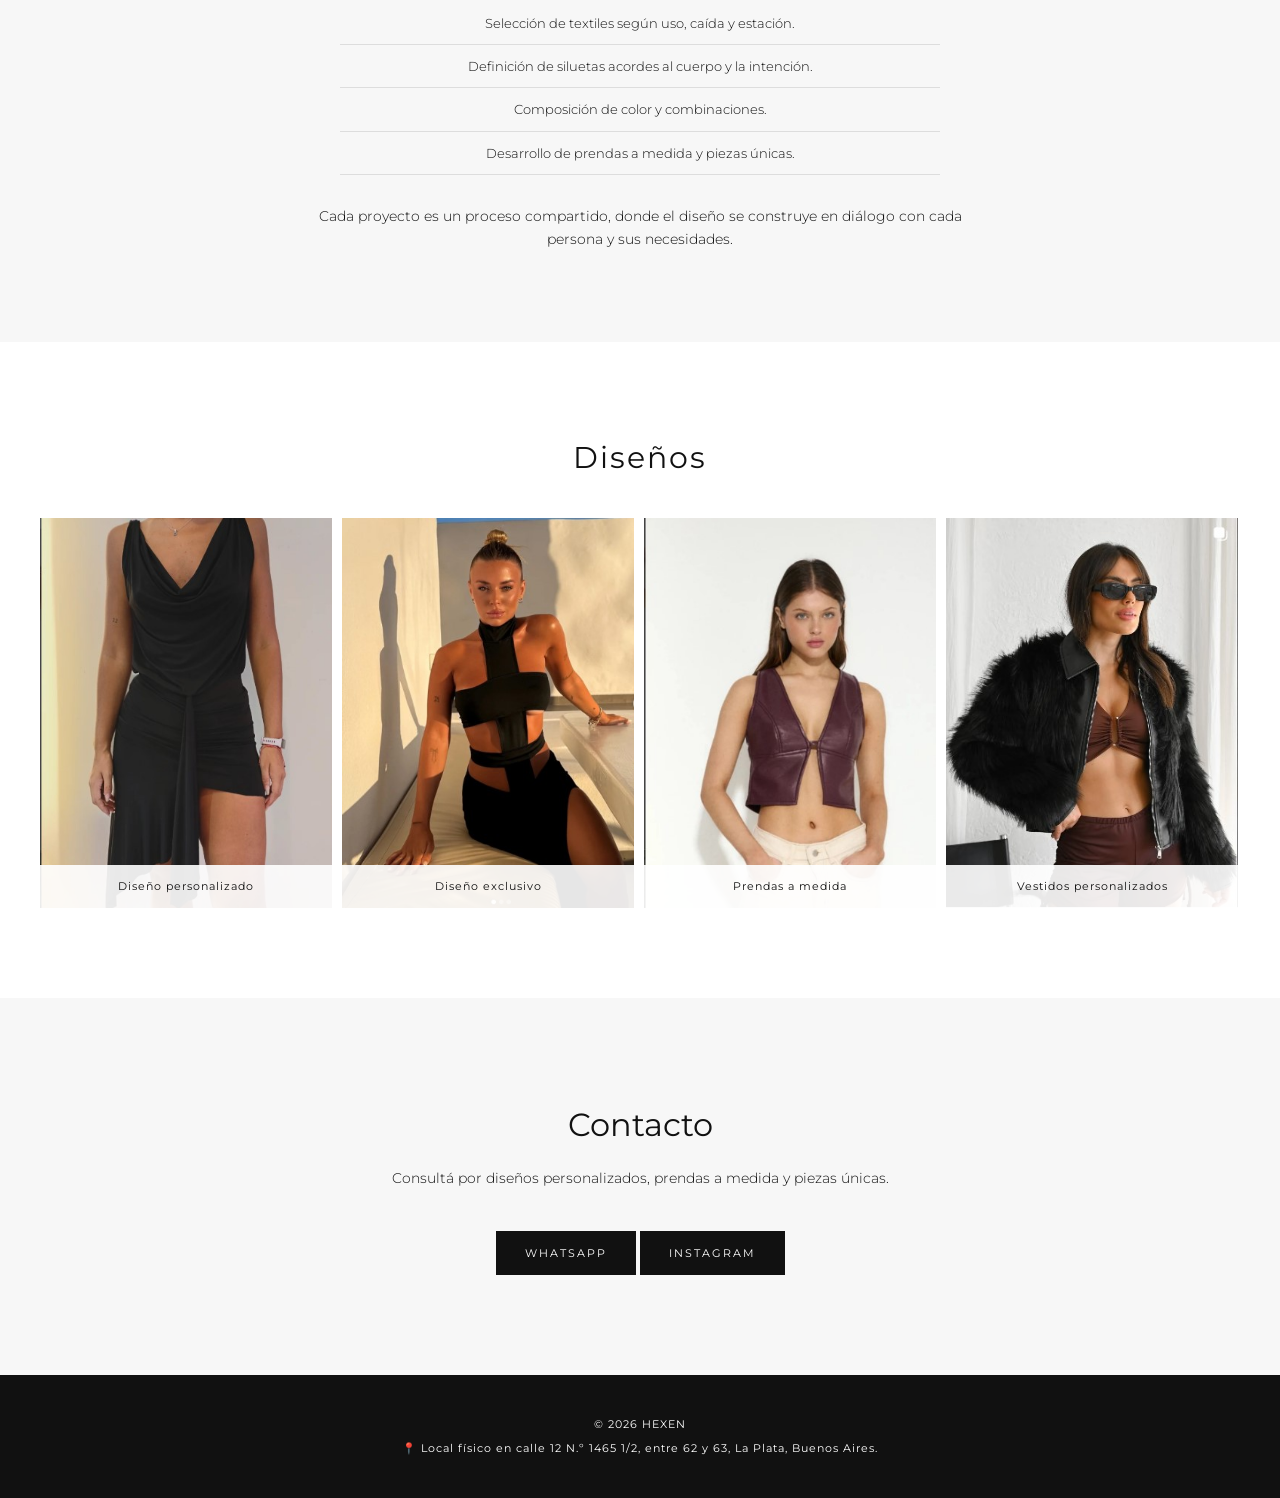
==== commit 592c2a27: "cambios en tienda" ====
--- a/index.html
+++ b/index.html
@@ -72,7 +72,7 @@
   <section class="hero">
 
     <img 
-      src="portadaa.png
+      src="portada1.png
       " 
       class="hero-img" 
       alt="Diseño de indumentaria personalizada y prendas a medida HEXEN en La Plata"
--- a/styles.css
+++ b/styles.css
@@ -307,18 +307,18 @@
 }
 
 
-/* GRID */
+/* =========================
+   CARRUSEL DE DISEÑOS
+========================= */
 
 .grid {
-  display: grid;
-
-  grid-template-columns: repeat(2, 1fr);
-
+  display: flex;
   gap: 10px;
 
   max-width: 1200px;
-
   margin: 0 auto;
+
+  overflow: hidden;
 }
 
 
@@ -327,6 +327,8 @@
 .card {
   position: relative;
 
+  flex: 0 0 calc(25% - 8px);
+
   aspect-ratio: 3 / 4;
 
   overflow: hidden;
@@ -335,6 +337,9 @@
 
   cursor: pointer;
 }
+
+
+/* IMÁGENES */
 
 .card img {
   width: 100%;
@@ -347,6 +352,22 @@
   transition: transform 0.6s ease;
 }
 
+
+.card:hover img {
+  transform: scale(1.04);
+}
+
+.card img {
+  width: 100%;
+  height: 100%;
+
+  display: block;
+
+  object-fit: cover;
+
+  transition: transform 0.6s ease;
+}
+
 .card:hover img {
   transform: scale(1.04);
 }
@@ -496,26 +517,26 @@
   }
 
 
-  /* HERO */
-
-  .hero {
-    height: 75vh;
-
-    margin-top: 60px;
-  }
-
-  .logo-home {
-    top: 20px;
-
-    height: 42px;
-  }
-
-  .hero-texto {
-    width: 88%;
-
-    top: 58%;
-  }
-
+ 
+/* HERO */
+
+.hero {
+  height: 75vh;
+
+  margin-top: 60px;
+}
+
+.logo-home {
+  top: 20px;
+
+  height: 42px;
+}
+
+.hero-texto {
+  width: 88%;
+
+  top: 58%;
+}
   .hero-texto h1 {
     font-size: 25px;
 
@@ -561,27 +582,47 @@
   }
 
 
-  /* GALERÍA */
-
-  .portfolio {
-    padding: 70px 10px;
-  }
-
-  .titulo {
-    font-size: 25px;
-  }
-
-  .grid {
-    grid-template-columns: repeat(2, 1fr);
-
-    gap: 5px;
-  }
-
-  .card-info {
-    padding: 8px;
-
-    font-size: 9px;
-  }
+ /* GALERÍA */
+
+.portfolio {
+  padding: 70px 10px;
+}
+
+.titulo {
+  font-size: 25px;
+}
+
+
+/* CARRUSEL EN CELULAR */
+
+.grid {
+  display: flex;
+
+  gap: 8px;
+
+  overflow-x: auto;
+
+  scroll-behavior: smooth;
+
+  scrollbar-width: none;
+}
+
+.grid::-webkit-scrollbar {
+  display: none;
+}
+
+
+/* UNA IMAGEN GRANDE Y PARTE DE LA SIGUIENTE */
+
+.card {
+  flex: 0 0 75%;
+}
+
+.card-info {
+  padding: 8px;
+
+  font-size: 9px;
+}
 
 
   /* CONTACTO */
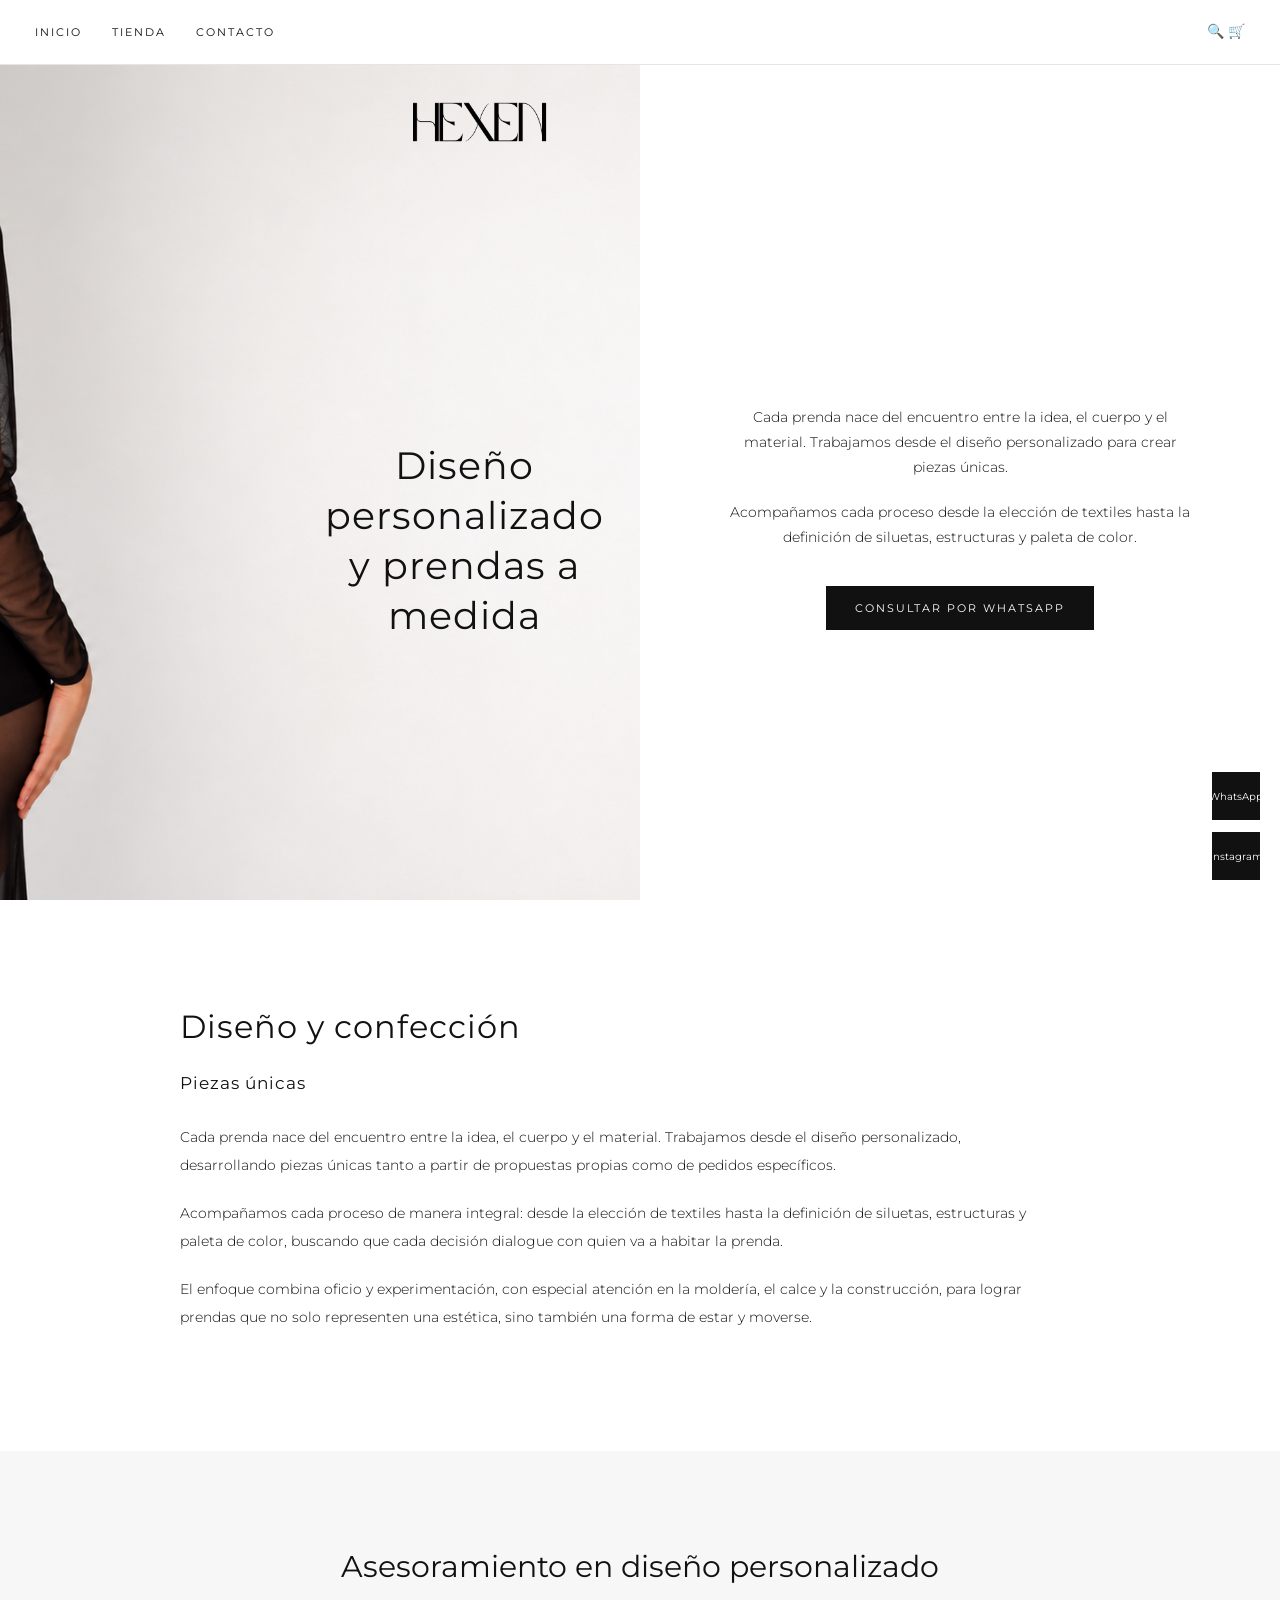
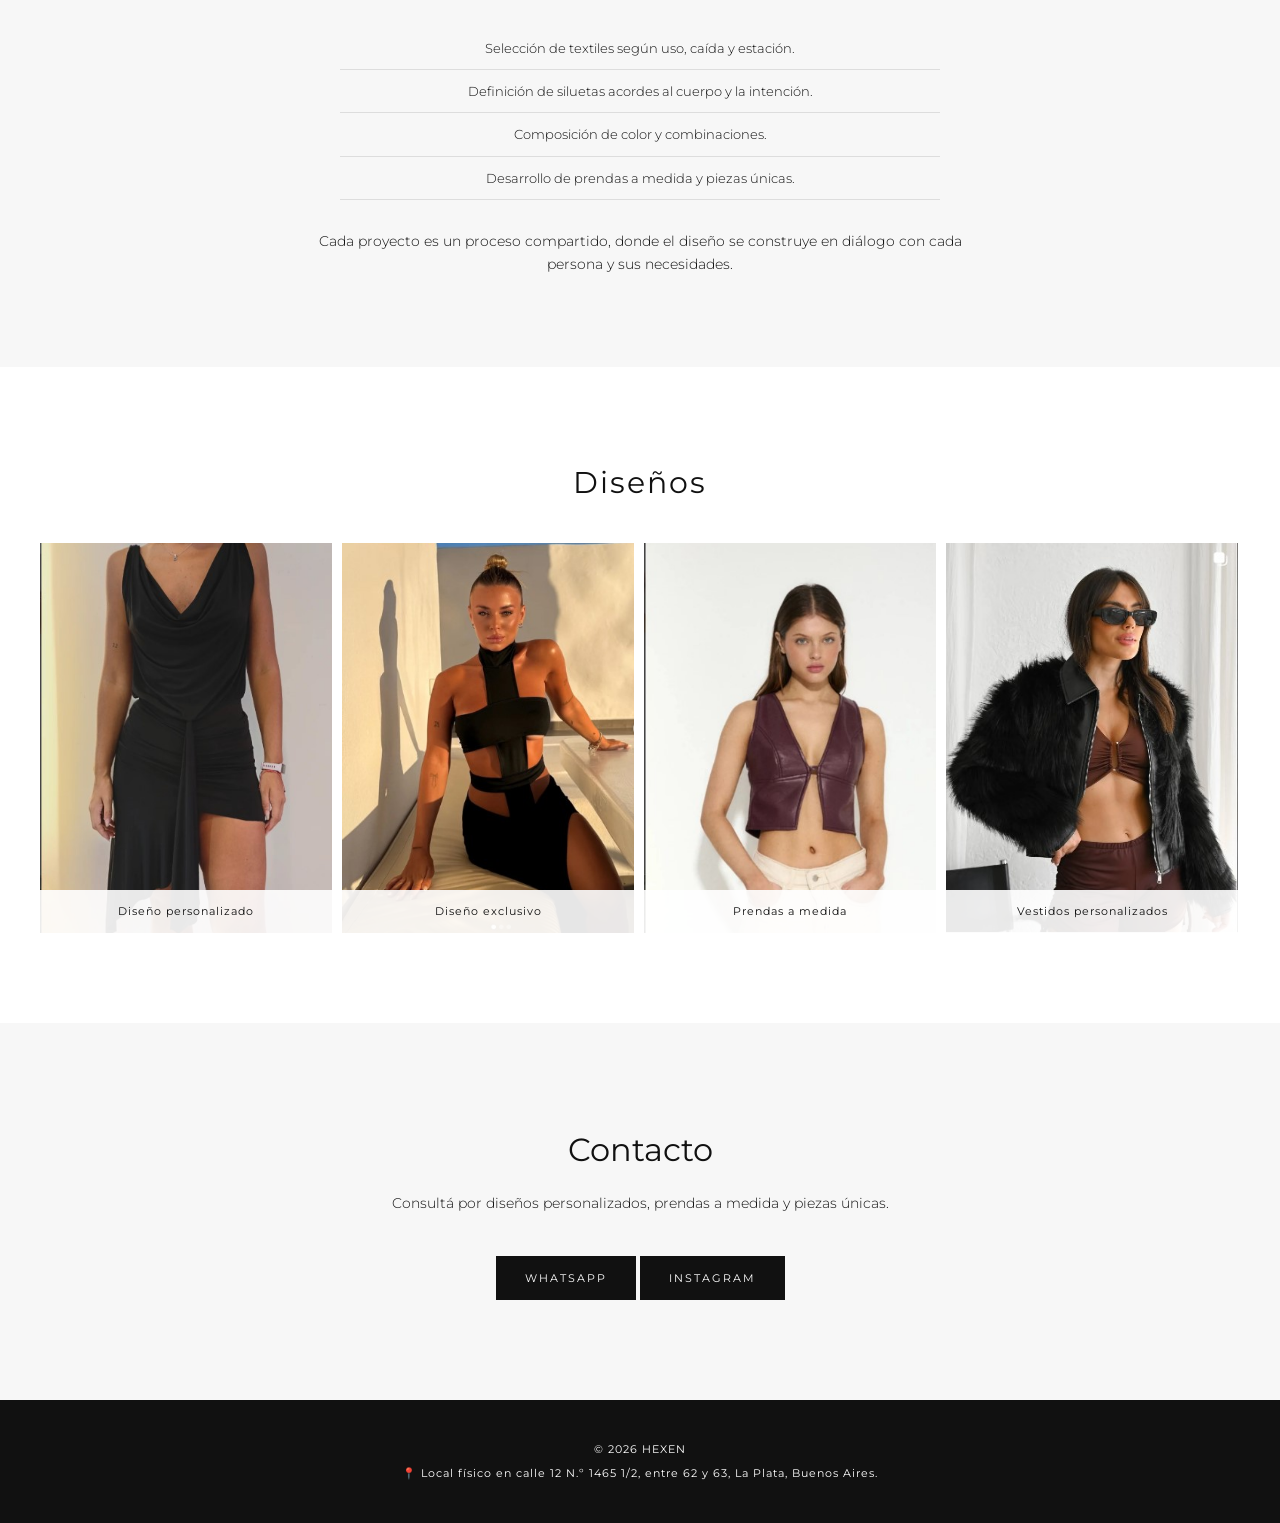
==== commit 9e702941: "cambios portada celular" ====
--- a/index.html
+++ b/index.html
@@ -69,11 +69,12 @@
 
   <!-- HERO -->
 
-  <section class="hero">
+<section class="hero">
+
+  <div class="hero-imagen">
 
     <img 
-      src="portada1.png
-      " 
+      src="portada1.png"
       class="hero-img" 
       alt="Diseño de indumentaria personalizada y prendas a medida HEXEN en La Plata"
     >
@@ -84,39 +85,44 @@
       alt="Logo HEXEN"
     >
 
-
-    <div class="hero-texto">
-
-      <h1>Diseño personalizado y prendas a medida</h1>
-
-      <p class="descripcion">
-
-        Cada prenda nace del encuentro entre la idea, el cuerpo y el material.
-        Trabajamos desde el diseño personalizado para crear piezas únicas.
-
-      </p>
-
-
-      <p class="descripcion">
-
-        Acompañamos cada proceso desde la elección de textiles hasta la definición
-        de siluetas, estructuras y paleta de color.
-
-      </p>
-
-
-      <a 
-        href="https://wa.me/5492216176827?text=Hola%20vi%20la%20pagina%20de%20HEXEN%20y%20quiero%20consultar%20por%20un%20diseño%20a%20medida"
-        class="btn"
-      >
-
-        Consultar por WhatsApp
-
-      </a>
-
-    </div>
-
-  </section>
+    <h1 class="hero-titulo">
+      Diseño personalizado<br>
+      y prendas a medida
+    </h1>
+
+  </div>
+
+
+  <div class="hero-texto">
+
+    <p class="descripcion">
+
+      Cada prenda nace del encuentro entre la idea, el cuerpo y el material.
+      Trabajamos desde el diseño personalizado para crear piezas únicas.
+
+    </p>
+
+
+    <p class="descripcion">
+
+      Acompañamos cada proceso desde la elección de textiles hasta la definición
+      de siluetas, estructuras y paleta de color.
+
+    </p>
+
+
+    <a 
+      href="https://wa.me/5492216176827?text=Hola%20vi%20la%20pagina%20de%20HEXEN%20y%20quiero%20consultar%20por%20un%20diseño%20a%20medida"
+      class="btn"
+    >
+
+      Consultar por WhatsApp
+
+    </a>
+
+  </div>
+
+</section>
 
 
   <!-- DISEÑO Y CONFECCIÓN -->
--- a/styles.css
+++ b/styles.css
@@ -74,39 +74,36 @@
 
 /* =========================
    HERO
+   ESCRITORIO
 ========================= */
 
 .hero {
   position: relative;
 
   width: 100%;
-  height: 90vh;
+  height: calc(100vh - 65px);
 
   margin-top: 65px;
 
+  display: flex;
+
+  background: #fff;
+
   overflow: hidden;
 }
 
+
+/* IMAGEN MODELO */
+
 .hero-img {
-  width: 100%;
+  width: 50%;
   height: 100%;
 
+  display: block;
+
   object-fit: cover;
-  display: block;
-}
-
-
-/* Capa blanca muy suave */
-
-.hero::before {
-  content: "";
-
-  position: absolute;
-  inset: 0;
-
-  background: rgba(255, 255, 255, 0.18);
-
-  z-index: 1;
+
+  object-position: center center;
 }
 
 
@@ -115,10 +112,10 @@
 .logo-home {
   position: absolute;
 
-  top: 25px;
-  left: 50%;
-
-  transform: translateX(-50%);
+  top: 30px;
+  right: 25%;
+
+  transform: translateX(50%);
 
   height: 55px;
   width: auto;
@@ -132,40 +129,57 @@
 /* TEXTO HERO */
 
 .hero-texto {
-  position: absolute;
-
-  top: 58%;
-  left: 50%;
-
-  transform: translate(-50%, -50%);
-
-  width: min(700px, 85%);
+  width: 50%;
+
+  height: 100%;
+
+  padding: 120px 7% 60px;
+
+  display: flex;
+
+  flex-direction: column;
+
+  justify-content: center;
+
+  align-items: center;
 
   text-align: center;
 
+  background: #fff;
+
   z-index: 2;
 }
 
+
 .hero-texto h1 {
-  margin-bottom: 20px;
-
-  font-size: clamp(26px, 4vw, 48px);
+  max-width: 550px;
+
+  margin-bottom: 25px;
+
+  font-size: clamp(28px, 3.2vw, 48px);
 
   font-weight: 400;
+
   letter-spacing: 2px;
 
   line-height: 1.2;
-}
+
+  color: #111;
+}
+
 
 .descripcion {
-  margin: 12px auto;
-
-  max-width: 600px;
+  max-width: 500px;
+
+  margin: 10px auto;
 
   font-size: 14px;
+
   font-weight: 300;
 
   line-height: 1.8;
+
+  color: #111;
 }
 
 
@@ -181,12 +195,15 @@
   padding: 12px 28px;
 
   background: #111;
+
   color: #fff;
 
   text-decoration: none;
 
   font-size: 11px;
+
   letter-spacing: 2px;
+
   text-transform: uppercase;
 
   border: 1px solid #111;
@@ -196,6 +213,7 @@
 
 .btn:hover {
   background: #fff;
+
   color: #111;
 }
 
@@ -216,7 +234,9 @@
   margin-bottom: 15px;
 
   font-size: 32px;
+
   font-weight: 400;
+
   letter-spacing: 1px;
 }
 
@@ -224,7 +244,9 @@
   margin-bottom: 25px;
 
   font-size: 17px;
+
   font-weight: 400;
+
   letter-spacing: 1px;
 }
 
@@ -234,6 +256,7 @@
   margin-bottom: 20px;
 
   font-size: 14px;
+
   font-weight: 300;
 
   line-height: 2;
@@ -256,6 +279,7 @@
   margin-bottom: 35px;
 
   font-size: 30px;
+
   font-weight: 400;
 }
 
@@ -275,6 +299,7 @@
   border-bottom: 1px solid #ddd;
 
   font-size: 13px;
+
   font-weight: 300;
 }
 
@@ -284,6 +309,7 @@
   margin: 30px auto 0;
 
   font-size: 14px;
+
   font-weight: 300;
 }
 
@@ -302,20 +328,22 @@
   text-align: center;
 
   font-size: 30px;
+
   font-weight: 400;
+
   letter-spacing: 2px;
 }
 
 
-/* =========================
-   CARRUSEL DE DISEÑOS
-========================= */
+/* GRID */
 
 .grid {
   display: flex;
+
   gap: 10px;
 
   max-width: 1200px;
+
   margin: 0 auto;
 
   overflow: hidden;
@@ -337,9 +365,6 @@
 
   cursor: pointer;
 }
-
-
-/* IMÁGENES */
 
 .card img {
   width: 100%;
@@ -352,26 +377,10 @@
   transition: transform 0.6s ease;
 }
 
-
 .card:hover img {
   transform: scale(1.04);
 }
 
-.card img {
-  width: 100%;
-  height: 100%;
-
-  display: block;
-
-  object-fit: cover;
-
-  transition: transform 0.6s ease;
-}
-
-.card:hover img {
-  transform: scale(1.04);
-}
-
 
 /* NOMBRE DEL DISEÑO */
 
@@ -413,6 +422,7 @@
   margin-bottom: 15px;
 
   font-size: 32px;
+
   font-weight: 400;
 }
 
@@ -420,6 +430,7 @@
   margin-bottom: 15px;
 
   font-size: 14px;
+
   font-weight: 300;
 }
 
@@ -481,6 +492,7 @@
   text-align: center;
 
   font-size: 11px;
+
   letter-spacing: 1px;
 }
 
@@ -489,13 +501,16 @@
 }
 
 
-/* =========================
+/* ==================================================
    RESPONSIVE / CELULAR
-========================= */
+================================================== */
 
 @media (max-width: 768px) {
 
-  /* NAV */
+
+  /* =========================
+     NAV
+  ========================= */
 
   .navbar {
     height: 60px;
@@ -509,6 +524,7 @@
 
   .nav-left a {
     font-size: 9px;
+
     letter-spacing: 1px;
   }
 
@@ -516,41 +532,157 @@
     font-size: 12px;
   }
 
-
- 
-/* HERO */
+/* =========================
+   HERO CELULAR
+========================= */
 
 .hero {
-  height: 75vh;
+  height: auto;
+  min-height: 0;
 
   margin-top: 60px;
-}
+
+  display: flex;
+
+  flex-direction: column;
+
+  background: #fff;
+
+  overflow: visible;
+}
+
+
+/* IMAGEN */
+
+.hero-imagen {
+  position: relative;
+
+  width: 100%;
+
+  height: auto;
+
+  overflow: hidden;
+
+  background: #fff;
+}
+
+
+.hero-imagen .hero-img {
+  width: 100%;
+
+  height: auto;
+
+  display: block;
+
+  object-fit: contain;
+
+  object-position: center center;
+}
+
+
+/* LOGO */
 
 .logo-home {
-  top: 20px;
+  position: absolute;
+
+  top: 35px;
+
+  left: 50%;
+
+  right: auto;
+
+  transform: translateX(-50%);
 
   height: 42px;
-}
+
+  width: auto;
+
+  z-index: 3;
+}
+
+
+/* TITULO SOBRE LA IMAGEN */
+
+.hero-titulo {
+  position: absolute;
+
+  top: 52%;
+
+  left: 50%;
+
+  right: auto;
+
+  transform: translateX(-50%);
+
+  width: 80%;
+
+  text-align: center;
+
+  font-size: 25px;
+
+  font-weight: 400;
+
+  letter-spacing: 1px;
+
+  line-height: 1.3;
+
+  color: #111;
+
+  z-index: 3;
+}
+
+
+/* =========================
+   TEXTO DEBAJO DE LA IMAGEN
+========================= */
 
 .hero-texto {
-  width: 88%;
-
-  top: 58%;
-}
-  .hero-texto h1 {
-    font-size: 25px;
-
-    letter-spacing: 1px;
-  }
-
-  .descripcion {
-    font-size: 12px;
-
-    line-height: 1.7;
-  }
-
-
-  /* INTRO */
+  width: 100%;
+
+  height: auto;
+
+  min-height: 0;
+
+  padding: 55px 25px 70px;
+
+  display: flex;
+
+  flex-direction: column;
+
+  justify-content: center;
+
+  align-items: center;
+
+  background: #fff;
+
+  text-align: center;
+}
+
+
+.hero-texto .descripcion {
+  max-width: 350px;
+
+  margin: 10px auto;
+
+  font-size: 12px;
+
+  line-height: 1.7;
+
+  color: #111;
+}
+
+
+.hero-texto .btn {
+  margin-top: 25px;
+
+  padding: 12px 22px;
+
+  font-size: 10px;
+}
+
+  /* =========================
+     INTRO
+  ========================= */
 
   .intro {
     padding: 70px 25px;
@@ -571,7 +703,9 @@
   }
 
 
-  /* ASESORAMIENTO */
+  /* =========================
+     ASESORAMIENTO
+  ========================= */
 
   .about {
     padding: 70px 25px;
@@ -582,50 +716,48 @@
   }
 
 
- /* GALERÍA */
-
-.portfolio {
-  padding: 70px 10px;
-}
-
-.titulo {
-  font-size: 25px;
-}
-
-
-/* CARRUSEL EN CELULAR */
-
-.grid {
-  display: flex;
-
-  gap: 8px;
-
-  overflow-x: auto;
-
-  scroll-behavior: smooth;
-
-  scrollbar-width: none;
-}
-
-.grid::-webkit-scrollbar {
-  display: none;
-}
-
-
-/* UNA IMAGEN GRANDE Y PARTE DE LA SIGUIENTE */
-
-.card {
-  flex: 0 0 75%;
-}
-
-.card-info {
-  padding: 8px;
-
-  font-size: 9px;
-}
-
-
-  /* CONTACTO */
+  /* =========================
+     GALERÍA
+  ========================= */
+
+  .portfolio {
+    padding: 70px 10px;
+  }
+
+  .titulo {
+    font-size: 25px;
+  }
+
+  .grid {
+    display: flex;
+
+    gap: 8px;
+
+    overflow-x: auto;
+
+    scroll-behavior: smooth;
+
+    scrollbar-width: none;
+  }
+
+  .grid::-webkit-scrollbar {
+    display: none;
+  }
+
+  .card {
+    flex: 0 0 75%;
+  }
+
+  .card-info {
+    padding: 8px;
+
+    font-size: 9px;
+  }
+
+
+  /* =========================
+     CONTACTO
+  ========================= */
 
   .contacto {
     padding: 70px 25px;
@@ -636,11 +768,14 @@
   }
 
 
-  /* BOTONES FLOTANTES */
+  /* =========================
+     BOTONES FLOTANTES
+  ========================= */
 
   .whatsapp-float,
   .instagram-float {
     width: 42px;
+
     height: 42px;
 
     right: 15px;
@@ -655,7 +790,9 @@
   }
 
 
-  /* FOOTER */
+  /* =========================
+     FOOTER
+  ========================= */
 
   .footer {
     padding: 30px 15px;
@@ -663,4 +800,385 @@
     font-size: 10px;
   }
 
+}
+
+
+/* ==================================================
+   CONTACTO.HTML
+================================================== */
+
+.contacto-hero {
+
+  margin-top: 65px;
+
+  padding: 100px 30px 70px;
+
+  text-align: center;
+
+  background: #f7f7f7;
+}
+
+
+.contacto-hero h1 {
+
+  font-size: 38px;
+
+  font-weight: 400;
+
+  letter-spacing: 3px;
+
+  margin-bottom: 10px;
+}
+
+
+.contacto-hero p {
+
+  font-size: 14px;
+
+  font-weight: 300;
+
+  letter-spacing: 1px;
+}
+
+
+/* =========================
+   CAJA CONTACTO
+========================= */
+
+.contacto-box {
+
+  max-width: 1000px;
+
+  margin: 0 auto;
+
+  padding: 90px 40px;
+
+  display: grid;
+
+  grid-template-columns: 1fr 1fr;
+
+  gap: 80px;
+
+  align-items: start;
+}
+
+
+.contacto-info h2,
+.contacto-formulario h2 {
+
+  font-size: 24px;
+
+  font-weight: 400;
+
+  margin-bottom: 20px;
+}
+
+
+.contacto-info p {
+
+  font-size: 14px;
+
+  font-weight: 300;
+
+  line-height: 1.8;
+
+  margin-bottom: 30px;
+}
+
+
+/* =========================
+   WHATSAPP
+========================= */
+
+.contacto-whatsapp {
+
+  display: inline-block;
+
+  padding: 13px 25px;
+
+  background: #111;
+
+  color: #fff;
+
+  text-decoration: none;
+
+  font-size: 11px;
+
+  letter-spacing: 2px;
+
+  text-transform: uppercase;
+
+  transition: all 0.3s ease;
+}
+
+
+.contacto-whatsapp:hover {
+
+  background: #fff;
+
+  color: #111;
+
+  border: 1px solid #111;
+}
+
+
+/* =========================
+   INSTAGRAM
+========================= */
+
+.instagram-text {
+
+  margin-top: 45px;
+
+  margin-bottom: 15px !important;
+}
+
+
+.contacto-instagram {
+
+  color: #111;
+
+  text-decoration: none;
+
+  font-size: 12px;
+
+  letter-spacing: 2px;
+
+  text-transform: uppercase;
+
+  border-bottom: 1px solid #111;
+
+  padding-bottom: 5px;
+}
+
+
+/* =========================
+   FORMULARIO
+========================= */
+
+.formulario {
+
+  display: flex;
+
+  flex-direction: column;
+
+  gap: 15px;
+}
+
+
+.formulario input,
+.formulario textarea {
+
+  width: 100%;
+
+  padding: 14px;
+
+  border: none;
+
+  border-bottom: 1px solid #ccc;
+
+  background: transparent;
+
+  font-family: 'Montserrat', Arial, sans-serif;
+
+  font-size: 13px;
+
+  outline: none;
+}
+
+
+.formulario textarea {
+
+  height: 120px;
+
+  resize: vertical;
+}
+
+
+.formulario input:focus,
+.formulario textarea:focus {
+
+  border-bottom: 1px solid #111;
+}
+
+
+.formulario button {
+
+  align-self: flex-start;
+
+  margin-top: 15px;
+
+  padding: 13px 30px;
+
+  background: #111;
+
+  color: #fff;
+
+  border: 1px solid #111;
+
+  font-family: 'Montserrat', Arial, sans-serif;
+
+  font-size: 11px;
+
+  letter-spacing: 2px;
+
+  text-transform: uppercase;
+
+  cursor: pointer;
+
+  transition: all 0.3s ease;
+}
+
+
+.formulario button:hover {
+
+  background: #fff;
+
+  color: #111;
+}
+
+
+/* =========================
+   UBICACIÓN
+========================= */
+
+.ubicacion {
+
+  padding: 80px 30px;
+
+  background: #f7f7f7;
+
+  text-align: center;
+}
+
+
+.ubicacion h2 {
+
+  font-size: 28px;
+
+  font-weight: 400;
+
+  margin-bottom: 20px;
+}
+
+
+.ubicacion p {
+
+  font-size: 13px;
+
+  font-weight: 300;
+
+  margin: 5px 0;
+}
+
+
+/* =========================
+   CONTACTO CELULAR
+========================= */
+
+@media (max-width: 768px) {
+
+  .contacto-hero {
+
+    margin-top: 60px;
+
+    padding: 80px 20px 60px;
+  }
+
+
+  .contacto-hero h1 {
+
+    font-size: 30px;
+  }
+
+
+  .contacto-box {
+
+    grid-template-columns: 1fr;
+
+    gap: 60px;
+
+    padding: 70px 25px;
+  }
+
+
+  .contacto-info h2,
+  .contacto-formulario h2 {
+
+    font-size: 21px;
+  }
+
+
+  .contacto-info p {
+
+    font-size: 13px;
+  }
+
+
+  .ubicacion {
+
+    padding: 60px 25px;
+  }
+
+}
+/* =========================
+   CONTENEDOR IMAGEN HERO
+========================= */
+
+.hero-imagen {
+  position: relative;
+  width: 50%;
+  height: 100%;
+  overflow: hidden;
+}
+
+.hero-imagen .hero-img {
+  width: 100%;
+  height: 100%;
+  display: block;
+  object-fit: cover;
+  object-position: center center;
+}
+
+
+/* LOGO SOBRE LA IMAGEN */
+
+.logo-home {
+  position: absolute;
+
+  top: 30px;
+  right: 25%;
+
+  transform: translateX(50%);
+
+  height: 55px;
+  width: auto;
+
+  z-index: 3;
+}
+
+
+/* TITULO SOBRE LA IMAGEN */
+
+.hero-titulo {
+  position: absolute;
+
+  top: 45%;
+  right: 5%;
+
+  width: 45%;
+
+  text-align: center;
+
+  font-size: clamp(24px, 3vw, 42px);
+
+  font-weight: 400;
+
+  letter-spacing: 1px;
+
+  line-height: 1.3;
+
+  color: #111;
+
+  z-index: 3;
 }
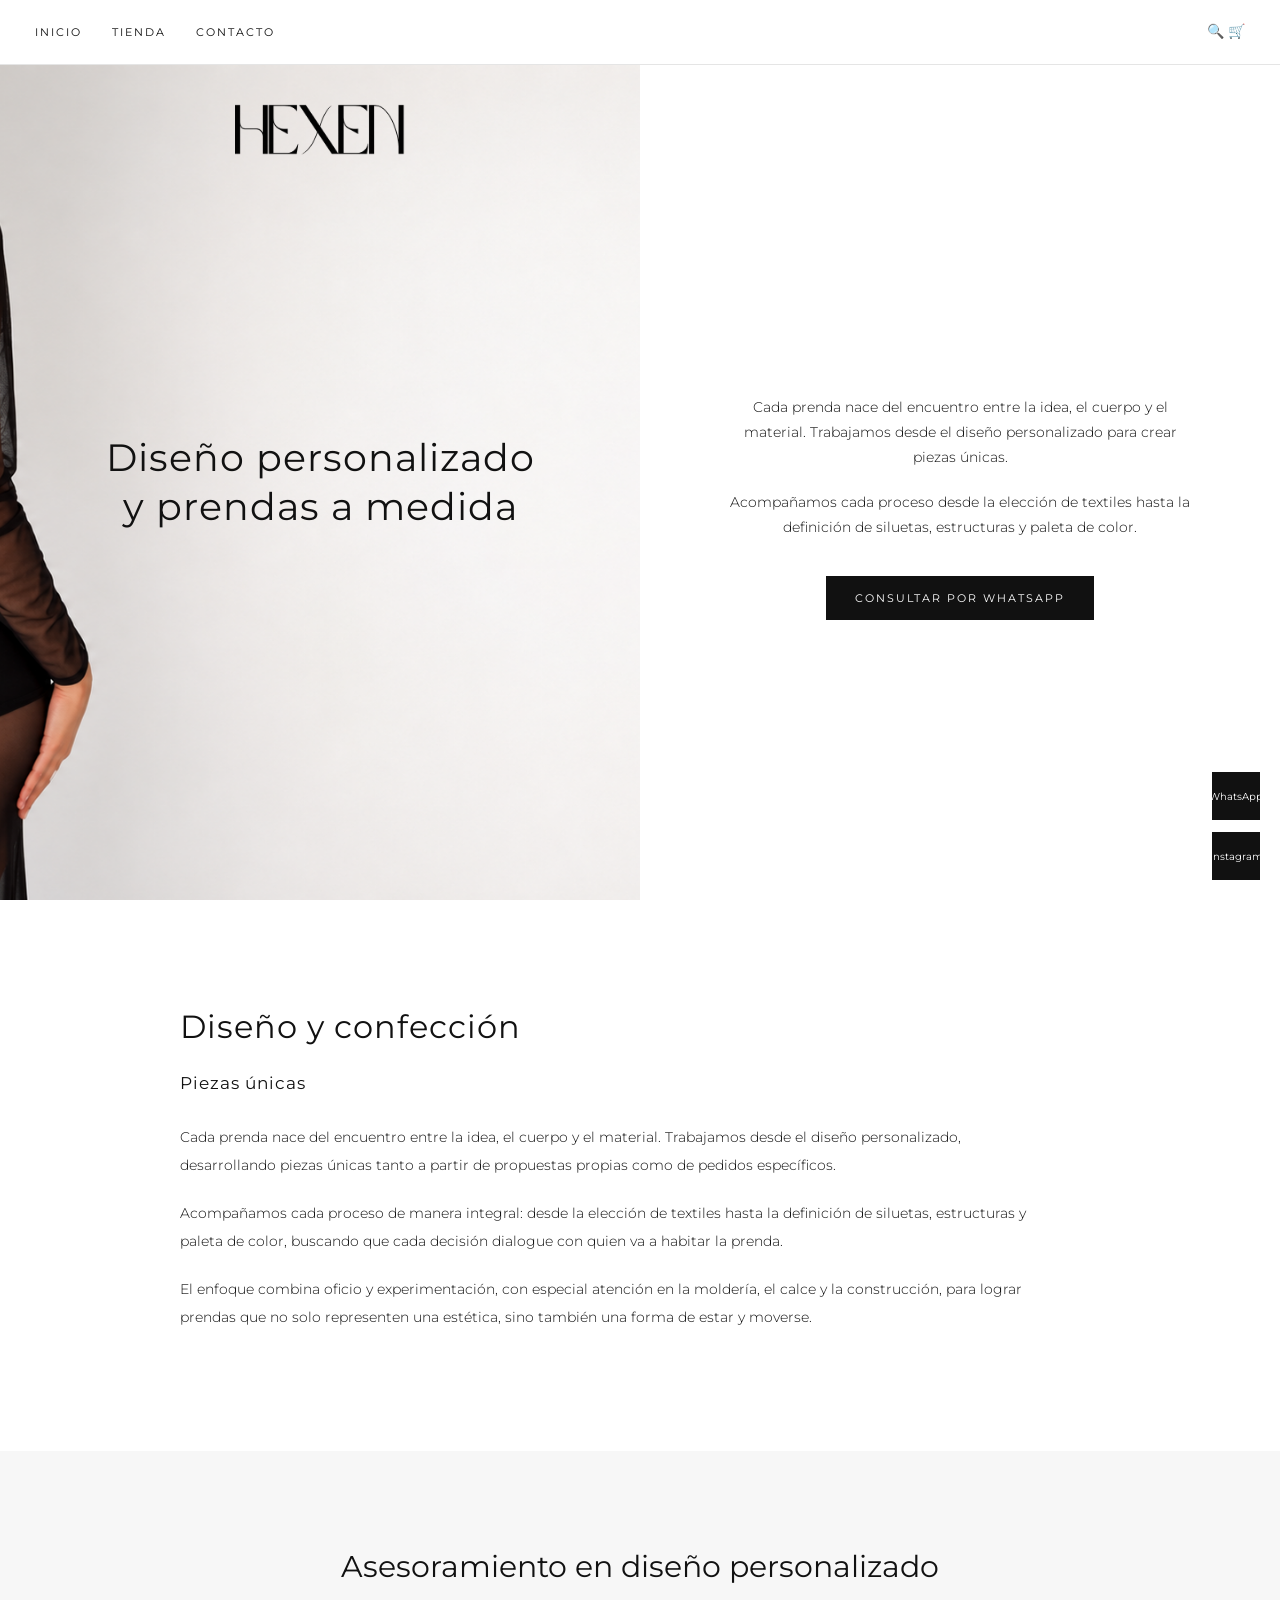
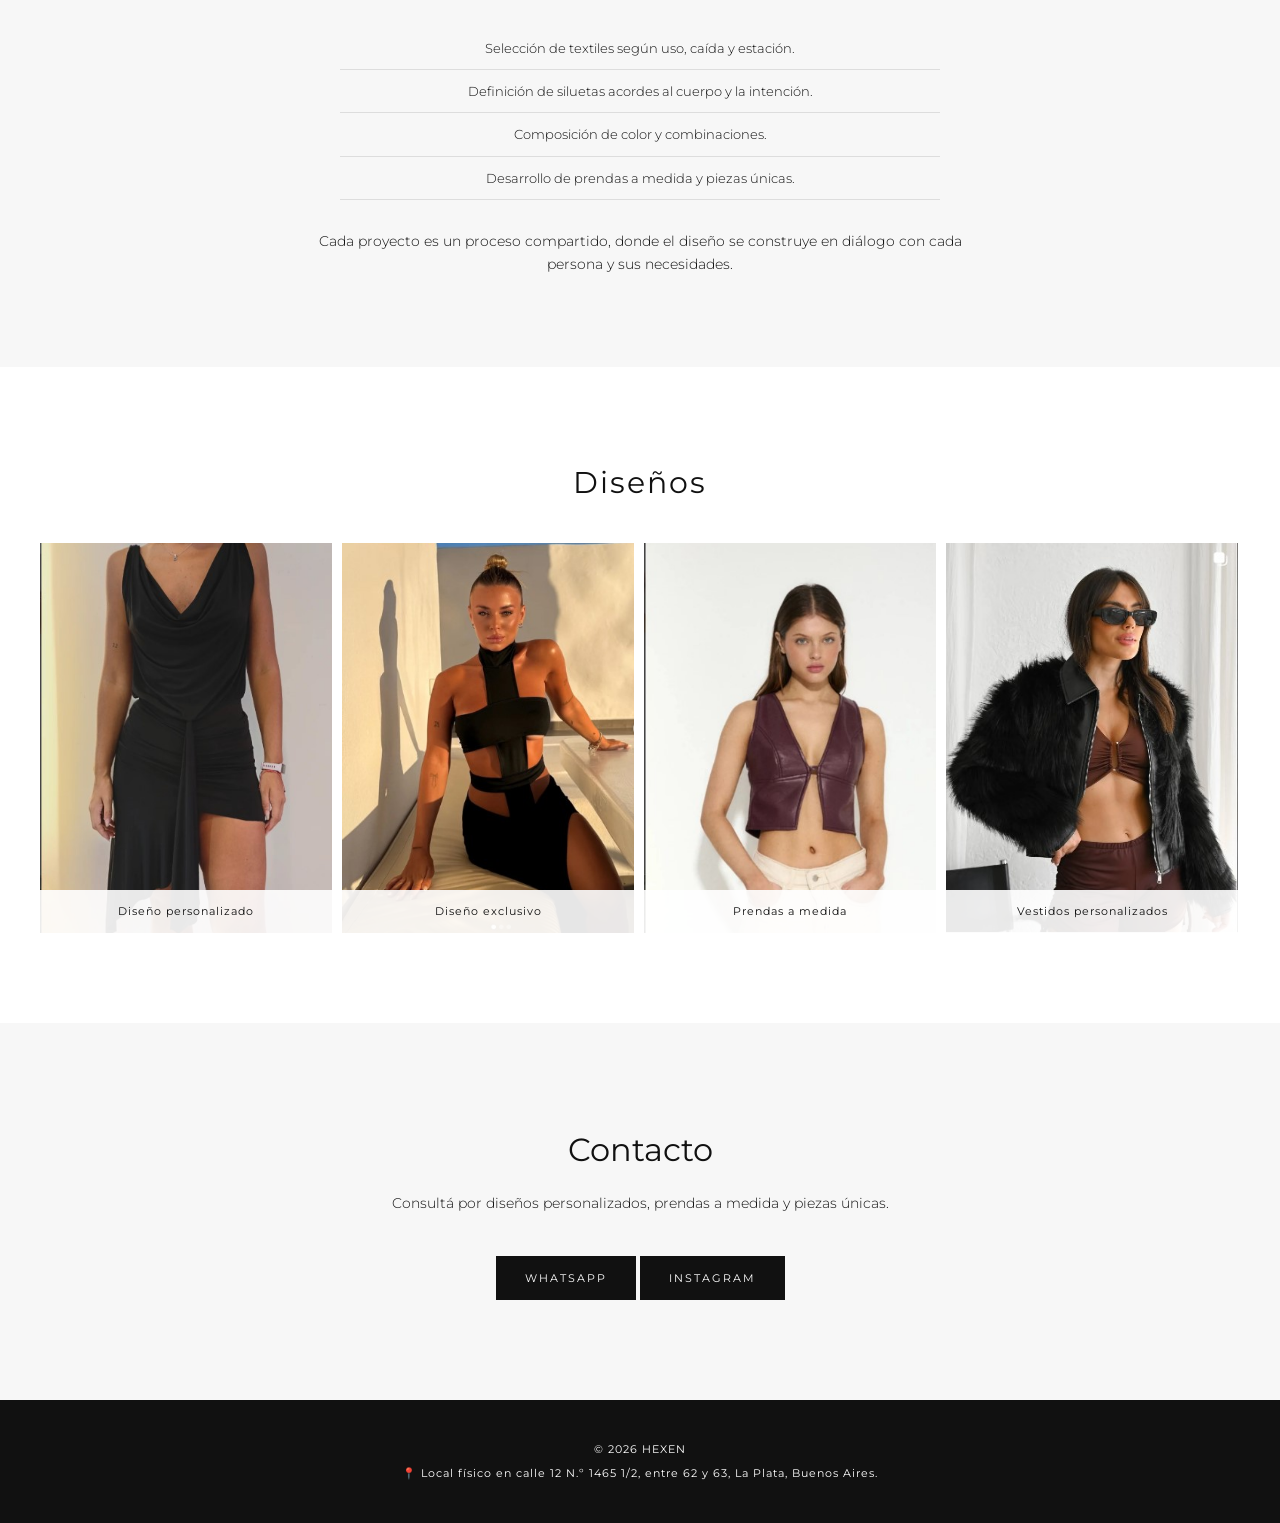
==== commit 3df9ce65: "vercambios" ====
--- a/index.html
+++ b/index.html
@@ -79,10 +79,11 @@
       alt="Diseño de indumentaria personalizada y prendas a medida HEXEN en La Plata"
     >
 
-    <img 
-      src="logo.png" 
-      class="logo-home" 
-      alt="Logo HEXEN"
+   <img 
+  src="logo.png" 
+  class="logo-home" 
+  alt="Logo HEXEN"
+>
     >
 
     <h1 class="hero-titulo">
--- a/styles.css
+++ b/styles.css
@@ -67,14 +67,12 @@
 .nav-right {
   display: flex;
   gap: 15px;
-
   font-size: 14px;
 }
 
 
 /* =========================
-   HERO
-   ESCRITORIO
+   HERO ESCRITORIO
 ========================= */
 
 .hero {
@@ -93,16 +91,29 @@
 }
 
 
-/* IMAGEN MODELO */
-
-.hero-img {
+/* CONTENEDOR DE IMAGEN */
+
+.hero-imagen {
+  position: relative;
+
   width: 50%;
   height: 100%;
 
+  overflow: hidden;
+
+  background: #fff;
+}
+
+
+/* IMAGEN MODELO */
+
+.hero-img {
+  width: 100%;
+  height: 100%;
+
   display: block;
 
   object-fit: cover;
-
   object-position: center center;
 }
 
@@ -111,29 +122,50 @@
 
 .logo-home {
   position: absolute;
-
   top: 30px;
-  right: 25%;
-
-  transform: translateX(50%);
-
-  height: 55px;
-  width: auto;
-
-  object-fit: contain;
+  left: 50%;
+  transform: translateX(-50%);
+  width: 180px;
+  height: auto;
+  z-index: 10;
+}
+
+
+/* TITULO SOBRE LA IMAGEN - ESCRITORIO */
+
+.hero-titulo {
+  position: absolute;
+
+  top: 50%;
+  left: 50%;
+
+  transform: translate(-50%, -50%);
+
+  width: 90%;
+
+  text-align: center;
+
+  font-size: clamp(24px, 3vw, 42px);
+
+  font-weight: 400;
+
+  letter-spacing: 1px;
+
+  line-height: 1.3;
+
+  color: #111;
 
   z-index: 3;
 }
 
 
-/* TEXTO HERO */
+/* TEXTO DERECHA */
 
 .hero-texto {
   width: 50%;
-
   height: 100%;
 
-  padding: 120px 7% 60px;
+  padding: 100px 7% 60px;
 
   display: flex;
 
@@ -146,29 +178,9 @@
   text-align: center;
 
   background: #fff;
-
-  z-index: 2;
-}
-
-
-.hero-texto h1 {
-  max-width: 550px;
-
-  margin-bottom: 25px;
-
-  font-size: clamp(28px, 3.2vw, 48px);
-
-  font-weight: 400;
-
-  letter-spacing: 2px;
-
-  line-height: 1.2;
-
-  color: #111;
-}
-
-
-.descripcion {
+}
+
+.hero-texto .descripcion {
   max-width: 500px;
 
   margin: 10px auto;
@@ -213,7 +225,6 @@
 
 .btn:hover {
   background: #fff;
-
   color: #111;
 }
 
@@ -315,7 +326,7 @@
 
 
 /* =========================
-   PORTFOLIO / DISEÑOS
+   PORTFOLIO
 ========================= */
 
 .portfolio {
@@ -382,7 +393,7 @@
 }
 
 
-/* NOMBRE DEL DISEÑO */
+/* INFORMACIÓN */
 
 .card-info {
   position: absolute;
@@ -454,6 +465,7 @@
   justify-content: center;
 
   background: #111;
+
   color: #fff;
 
   text-decoration: none;
@@ -487,6 +499,7 @@
   padding: 35px 20px;
 
   background: #111;
+
   color: #fff;
 
   text-align: center;
@@ -502,7 +515,7 @@
 
 
 /* ==================================================
-   RESPONSIVE / CELULAR
+   CELULAR
 ================================================== */
 
 @media (max-width: 768px) {
@@ -514,7 +527,6 @@
 
   .navbar {
     height: 60px;
-
     padding: 0 15px;
   }
 
@@ -524,7 +536,6 @@
 
   .nav-left a {
     font-size: 9px;
-
     letter-spacing: 1px;
   }
 
@@ -532,153 +543,151 @@
     font-size: 12px;
   }
 
-/* =========================
-   HERO CELULAR
-========================= */
-
-.hero {
-  height: auto;
-  min-height: 0;
-
-  margin-top: 60px;
-
-  display: flex;
-
-  flex-direction: column;
-
-  background: #fff;
-
-  overflow: visible;
-}
-
-
-/* IMAGEN */
-
-.hero-imagen {
-  position: relative;
-
-  width: 100%;
-
-  height: auto;
-
-  overflow: hidden;
-
-  background: #fff;
-}
-
-
-.hero-imagen .hero-img {
-  width: 100%;
-
-  height: auto;
-
-  display: block;
-
-  object-fit: contain;
-
-  object-position: center center;
-}
-
-
-/* LOGO */
+
+  /* =========================
+     HERO CELULAR
+  ========================= */
+
+  .hero {
+    width: 100%;
+
+    height: auto;
+
+    margin-top: 60px;
+
+    display: flex;
+
+    flex-direction: column;
+
+    overflow: visible;
+
+    background: #fff;
+  }
+
+
+  /* =========================
+     IMAGEN
+  ========================= */
+
+  .hero-imagen {
+    position: relative;
+
+    width: 100%;
+
+    height: auto;
+
+    overflow: hidden;
+
+    background: #fff;
+  }
+
+
+  .hero-img {
+    width: 100%;
+
+    height: auto;
+
+    display: block;
+
+    object-fit: contain;
+  }
+
+
+ /* LOGO EN CELULAR */
 
 .logo-home {
   position: absolute;
 
-  top: 35px;
-
+  top: 30px;
   left: 50%;
 
-  right: auto;
-
   transform: translateX(-50%);
 
-  height: 42px;
-
-  width: auto;
-
-  z-index: 3;
-}
-
-
-/* TITULO SOBRE LA IMAGEN */
-
-.hero-titulo {
-  position: absolute;
-
-  top: 52%;
-
-  left: 50%;
-
-  right: auto;
-
-  transform: translateX(-50%);
-
-  width: 80%;
-
-  text-align: center;
-
-  font-size: 25px;
-
-  font-weight: 400;
-
-  letter-spacing: 1px;
-
-  line-height: 1.3;
-
-  color: #111;
-
-  z-index: 3;
-}
-
-
-/* =========================
-   TEXTO DEBAJO DE LA IMAGEN
-========================= */
-
-.hero-texto {
-  width: 100%;
-
+  width: 140px;
   height: auto;
 
-  min-height: 0;
-
-  padding: 55px 25px 70px;
-
-  display: flex;
-
-  flex-direction: column;
-
-  justify-content: center;
-
-  align-items: center;
-
-  background: #fff;
-
-  text-align: center;
-}
-
-
-.hero-texto .descripcion {
-  max-width: 350px;
-
-  margin: 10px auto;
-
-  font-size: 12px;
-
-  line-height: 1.7;
-
-  color: #111;
-}
-
-
-.hero-texto .btn {
-  margin-top: 25px;
-
-  padding: 12px 22px;
-
-  font-size: 10px;
-}
+  z-index: 10;
+}
+
+
+  /* =========================
+     TITULO
+     AHORA DEBAJO DE LA IMAGEN
+  ========================= */
+
+  .hero-titulo {
+    position: static;
+
+    transform: none;
+
+    width: 100%;
+
+    padding: 40px 25px 15px;
+
+    text-align: center;
+
+    font-size: 27px;
+
+    font-weight: 400;
+
+    letter-spacing: 1px;
+
+    line-height: 1.3;
+
+    color: #111;
+
+    background: #fff;
+  }
+
+
+  /* =========================
+     TEXTO DEBAJO DEL TITULO
+  ========================= */
+
+  .hero-texto {
+    width: 100%;
+
+    height: auto;
+
+    padding: 10px 25px 70px;
+
+    display: flex;
+
+    flex-direction: column;
+
+    justify-content: center;
+
+    align-items: center;
+
+    text-align: center;
+
+    background: #fff;
+  }
+
+
+  .hero-texto .descripcion {
+    max-width: 350px;
+
+    margin: 12px auto;
+
+    font-size: 12px;
+
+    line-height: 1.7;
+
+    color: #111;
+  }
+
+
+  /* BOTON */
+
+  .hero-texto .btn {
+    margin-top: 25px;
+
+    padding: 12px 22px;
+
+    font-size: 10px;
+  }
+
 
   /* =========================
      INTRO
@@ -808,7 +817,6 @@
 ================================================== */
 
 .contacto-hero {
-
   margin-top: 65px;
 
   padding: 100px 30px 70px;
@@ -818,9 +826,7 @@
   background: #f7f7f7;
 }
 
-
 .contacto-hero h1 {
-
   font-size: 38px;
 
   font-weight: 400;
@@ -830,9 +836,7 @@
   margin-bottom: 10px;
 }
 
-
 .contacto-hero p {
-
   font-size: 14px;
 
   font-weight: 300;
@@ -841,12 +845,9 @@
 }
 
 
-/* =========================
-   CAJA CONTACTO
-========================= */
+/* CAJA CONTACTO */
 
 .contacto-box {
-
   max-width: 1000px;
 
   margin: 0 auto;
@@ -865,7 +866,6 @@
 
 .contacto-info h2,
 .contacto-formulario h2 {
-
   font-size: 24px;
 
   font-weight: 400;
@@ -873,9 +873,7 @@
   margin-bottom: 20px;
 }
 
-
 .contacto-info p {
-
   font-size: 14px;
 
   font-weight: 300;
@@ -886,12 +884,9 @@
 }
 
 
-/* =========================
-   WHATSAPP
-========================= */
+/* WHATSAPP */
 
 .contacto-whatsapp {
-
   display: inline-block;
 
   padding: 13px 25px;
@@ -907,37 +902,20 @@
   letter-spacing: 2px;
 
   text-transform: uppercase;
-
-  transition: all 0.3s ease;
-}
-
-
-.contacto-whatsapp:hover {
-
-  background: #fff;
-
+}
+
+
+/* INSTAGRAM */
+
+.instagram-text {
+  margin-top: 45px;
+
+  margin-bottom: 15px !important;
+}
+
+.contacto-instagram {
   color: #111;
 
-  border: 1px solid #111;
-}
-
-
-/* =========================
-   INSTAGRAM
-========================= */
-
-.instagram-text {
-
-  margin-top: 45px;
-
-  margin-bottom: 15px !important;
-}
-
-
-.contacto-instagram {
-
-  color: #111;
-
   text-decoration: none;
 
   font-size: 12px;
@@ -952,23 +930,18 @@
 }
 
 
-/* =========================
-   FORMULARIO
-========================= */
+/* FORMULARIO */
 
 .formulario {
-
   display: flex;
 
   flex-direction: column;
 
   gap: 15px;
 }
-
 
 .formulario input,
 .formulario textarea {
-
   width: 100%;
 
   padding: 14px;
@@ -986,24 +959,18 @@
   outline: none;
 }
 
-
 .formulario textarea {
-
   height: 120px;
 
   resize: vertical;
 }
-
 
 .formulario input:focus,
 .formulario textarea:focus {
-
   border-bottom: 1px solid #111;
 }
 
-
 .formulario button {
-
   align-self: flex-start;
 
   margin-top: 15px;
@@ -1025,25 +992,12 @@
   text-transform: uppercase;
 
   cursor: pointer;
-
-  transition: all 0.3s ease;
-}
-
-
-.formulario button:hover {
-
-  background: #fff;
-
-  color: #111;
-}
-
-
-/* =========================
-   UBICACIÓN
-========================= */
+}
+
+
+/* UBICACIÓN */
 
 .ubicacion {
-
   padding: 80px 30px;
 
   background: #f7f7f7;
@@ -1051,9 +1005,7 @@
   text-align: center;
 }
 
-
 .ubicacion h2 {
-
   font-size: 28px;
 
   font-weight: 400;
@@ -1061,9 +1013,7 @@
   margin-bottom: 20px;
 }
 
-
 .ubicacion p {
-
   font-size: 13px;
 
   font-weight: 300;
@@ -1072,113 +1022,39 @@
 }
 
 
-/* =========================
-   CONTACTO CELULAR
-========================= */
+/* CONTACTO CELULAR */
 
 @media (max-width: 768px) {
 
   .contacto-hero {
-
     margin-top: 60px;
 
     padding: 80px 20px 60px;
   }
 
-
   .contacto-hero h1 {
-
     font-size: 30px;
   }
 
-
   .contacto-box {
-
     grid-template-columns: 1fr;
 
     gap: 60px;
 
     padding: 70px 25px;
   }
-
 
   .contacto-info h2,
   .contacto-formulario h2 {
-
     font-size: 21px;
   }
 
-
   .contacto-info p {
-
     font-size: 13px;
   }
 
-
   .ubicacion {
-
     padding: 60px 25px;
   }
 
-}
-/* =========================
-   CONTENEDOR IMAGEN HERO
-========================= */
-
-.hero-imagen {
-  position: relative;
-  width: 50%;
-  height: 100%;
-  overflow: hidden;
-}
-
-.hero-imagen .hero-img {
-  width: 100%;
-  height: 100%;
-  display: block;
-  object-fit: cover;
-  object-position: center center;
-}
-
-
-/* LOGO SOBRE LA IMAGEN */
-
-.logo-home {
-  position: absolute;
-
-  top: 30px;
-  right: 25%;
-
-  transform: translateX(50%);
-
-  height: 55px;
-  width: auto;
-
-  z-index: 3;
-}
-
-
-/* TITULO SOBRE LA IMAGEN */
-
-.hero-titulo {
-  position: absolute;
-
-  top: 45%;
-  right: 5%;
-
-  width: 45%;
-
-  text-align: center;
-
-  font-size: clamp(24px, 3vw, 42px);
-
-  font-weight: 400;
-
-  letter-spacing: 1px;
-
-  line-height: 1.3;
-
-  color: #111;
-
-  z-index: 3;
 }
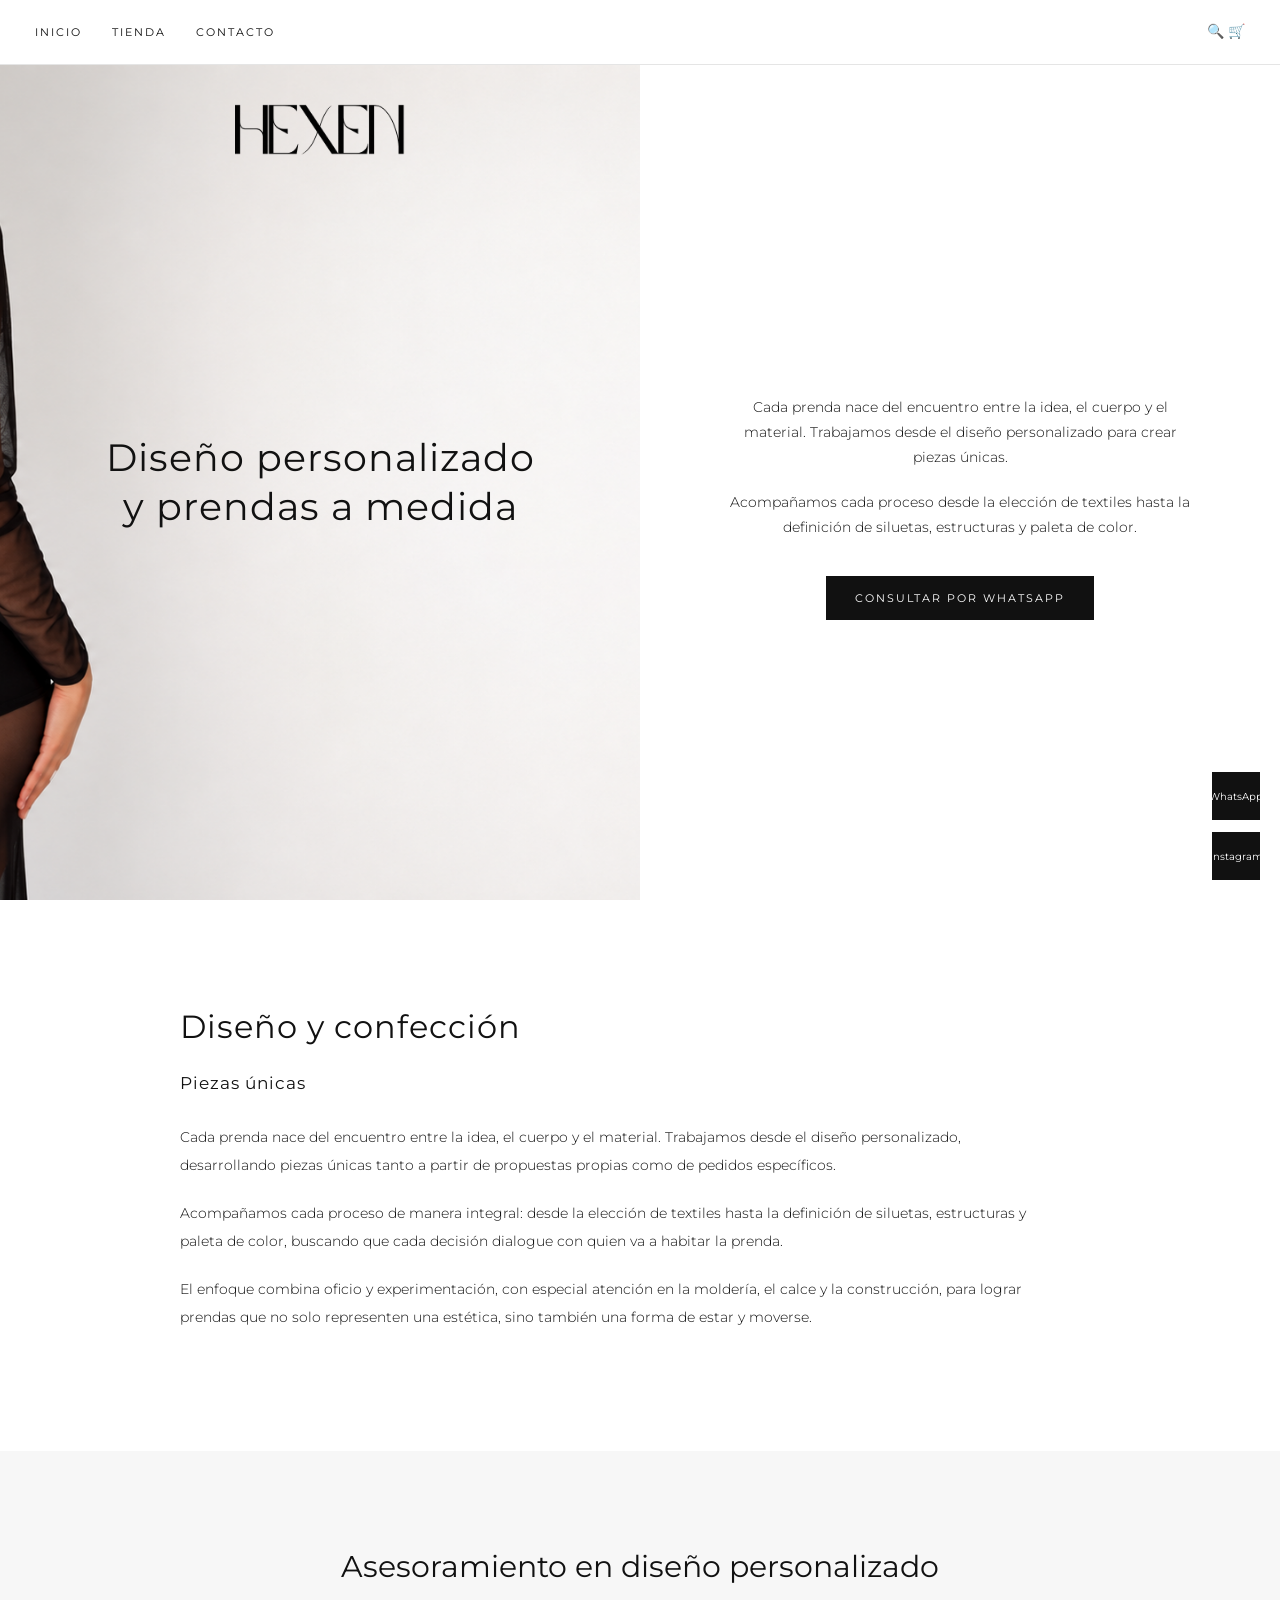
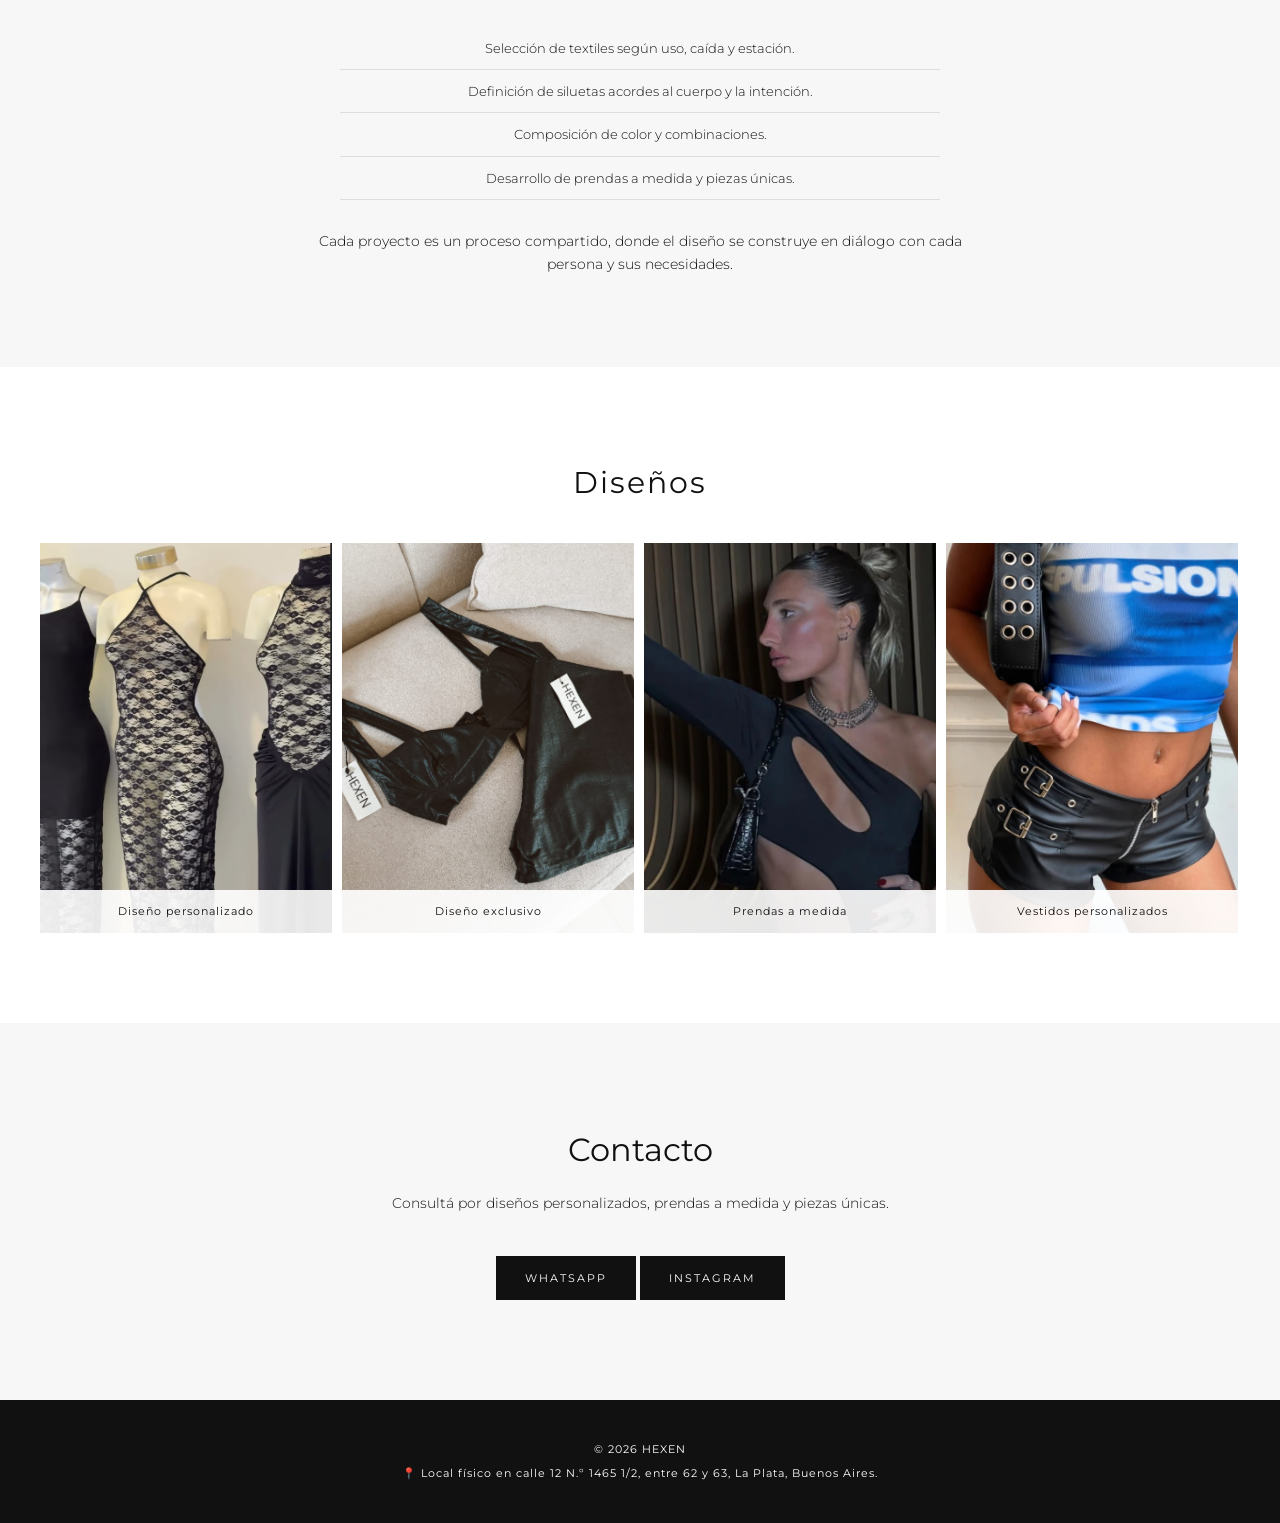
==== commit de468b57: "cambios index hogar" ====
--- a/index.html
+++ b/index.html
@@ -204,7 +204,7 @@
       <div class="card">
 
         <img 
-          src="hogar/hogar1.jpg"
+          src="hogar/hogar14.png"
           alt="Diseño de indumentaria personalizada HEXEN"
         >
 
@@ -220,7 +220,7 @@
       <div class="card">
 
         <img 
-          src="hogar/hogar3.jpg"
+          src="hogar/hogar15.png"
           alt="Prenda de diseño exclusivo HEXEN"
         >
 
@@ -236,7 +236,7 @@
       <div class="card">
 
         <img 
-          src="hogar/hogar4.jpg"
+          src="hogar/hogar16.png"
           alt="Prenda confeccionada a medida HEXEN"
         >
 
@@ -252,7 +252,7 @@
       <div class="card">
 
         <img 
-          src="hogar/hogar5.jpg"
+          src="hogar/hogar17.png"
           alt="Diseño de vestido personalizado HEXEN en La Plata"
         >
 
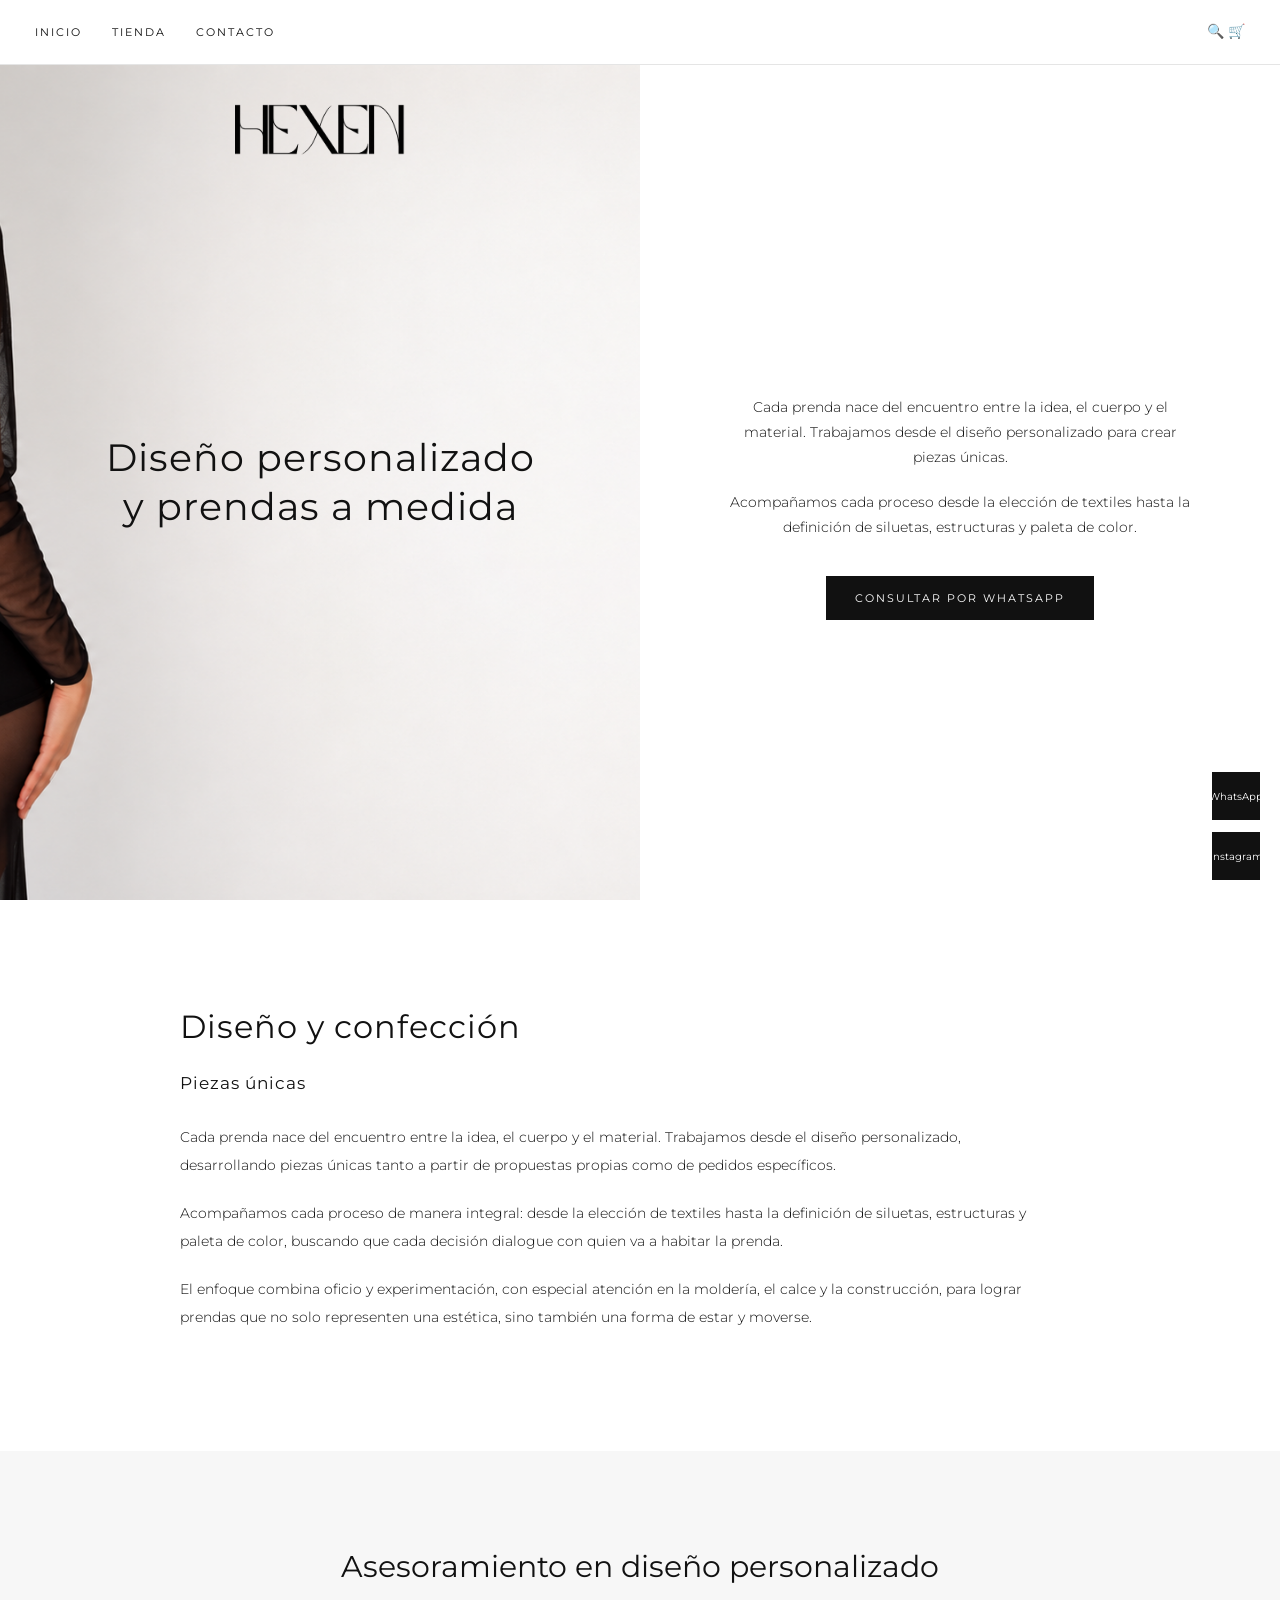
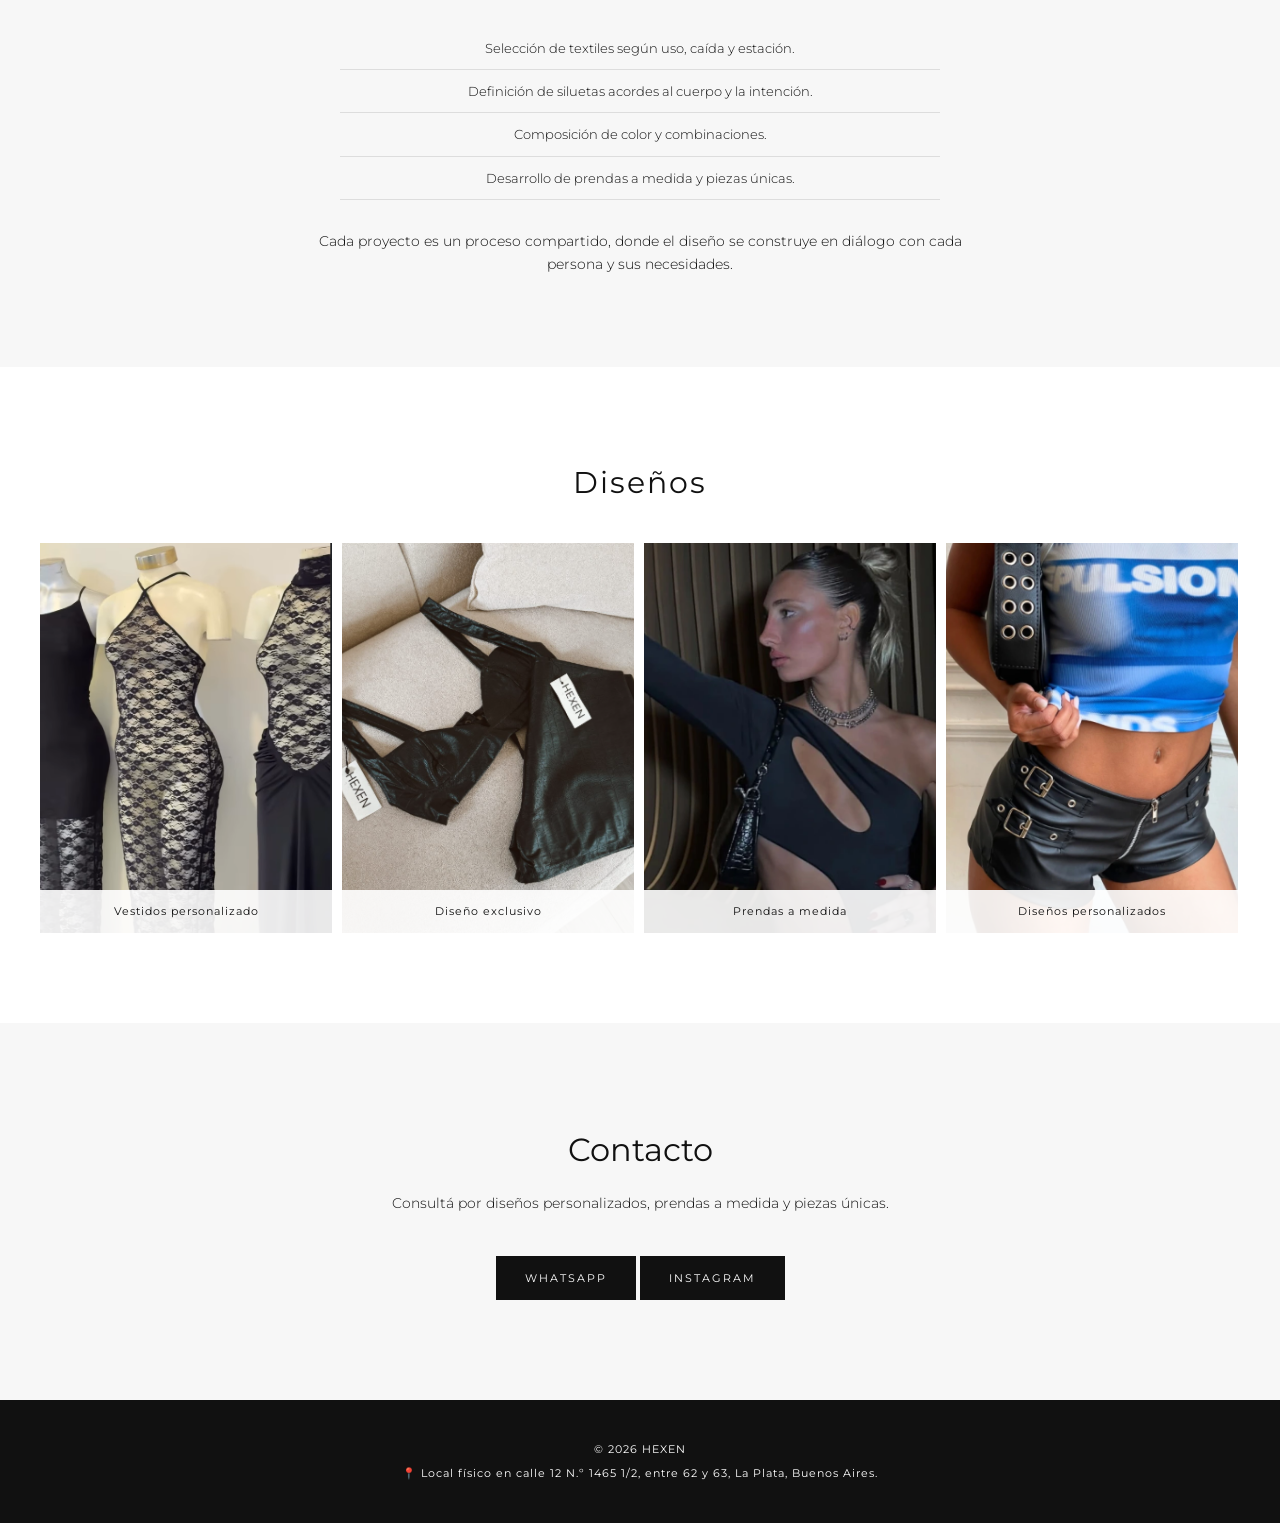
==== commit 75b012f8: "textos" ====
--- a/index.html
+++ b/index.html
@@ -210,7 +210,7 @@
 
         <div class="card-info">
 
-          Diseño personalizado
+          Vestidos personalizado
 
         </div>
 
@@ -258,7 +258,7 @@
 
         <div class="card-info">
 
-          Vestidos personalizados
+          Diseños personalizados
 
         </div>
 
